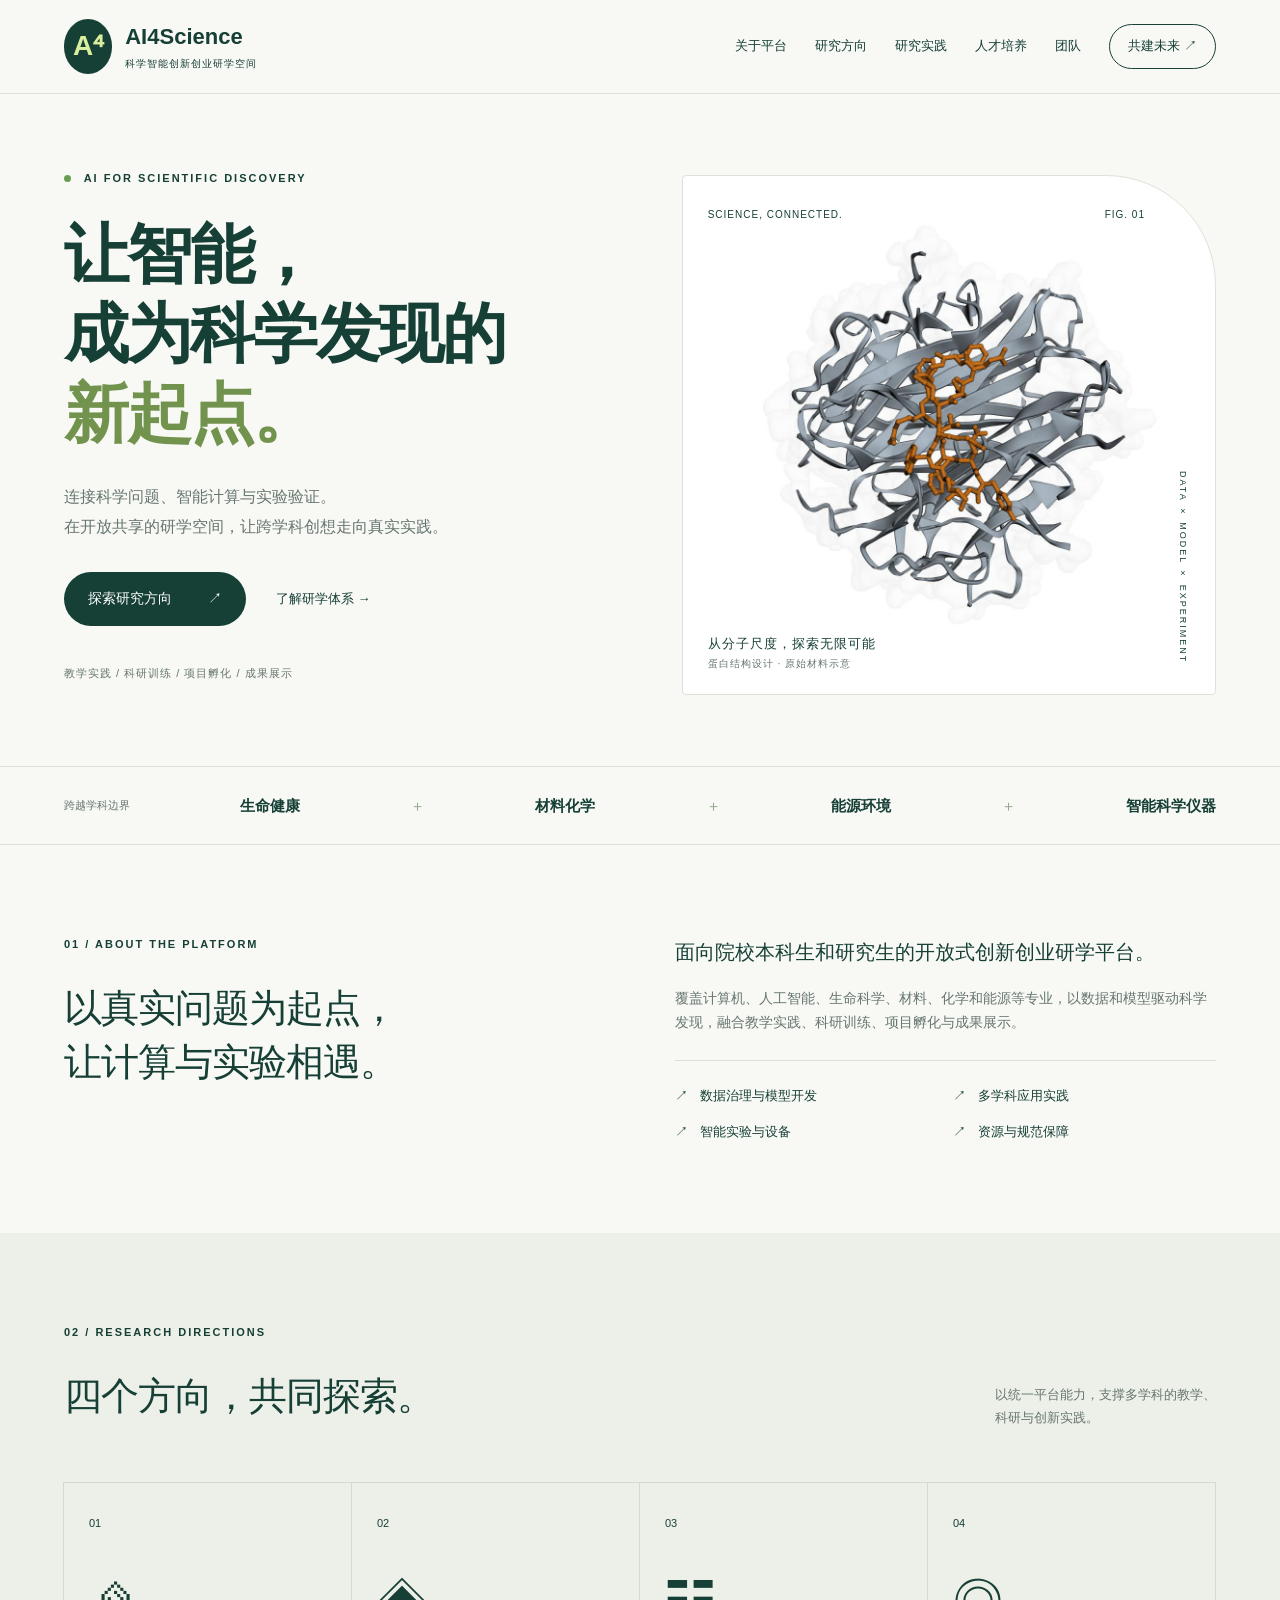
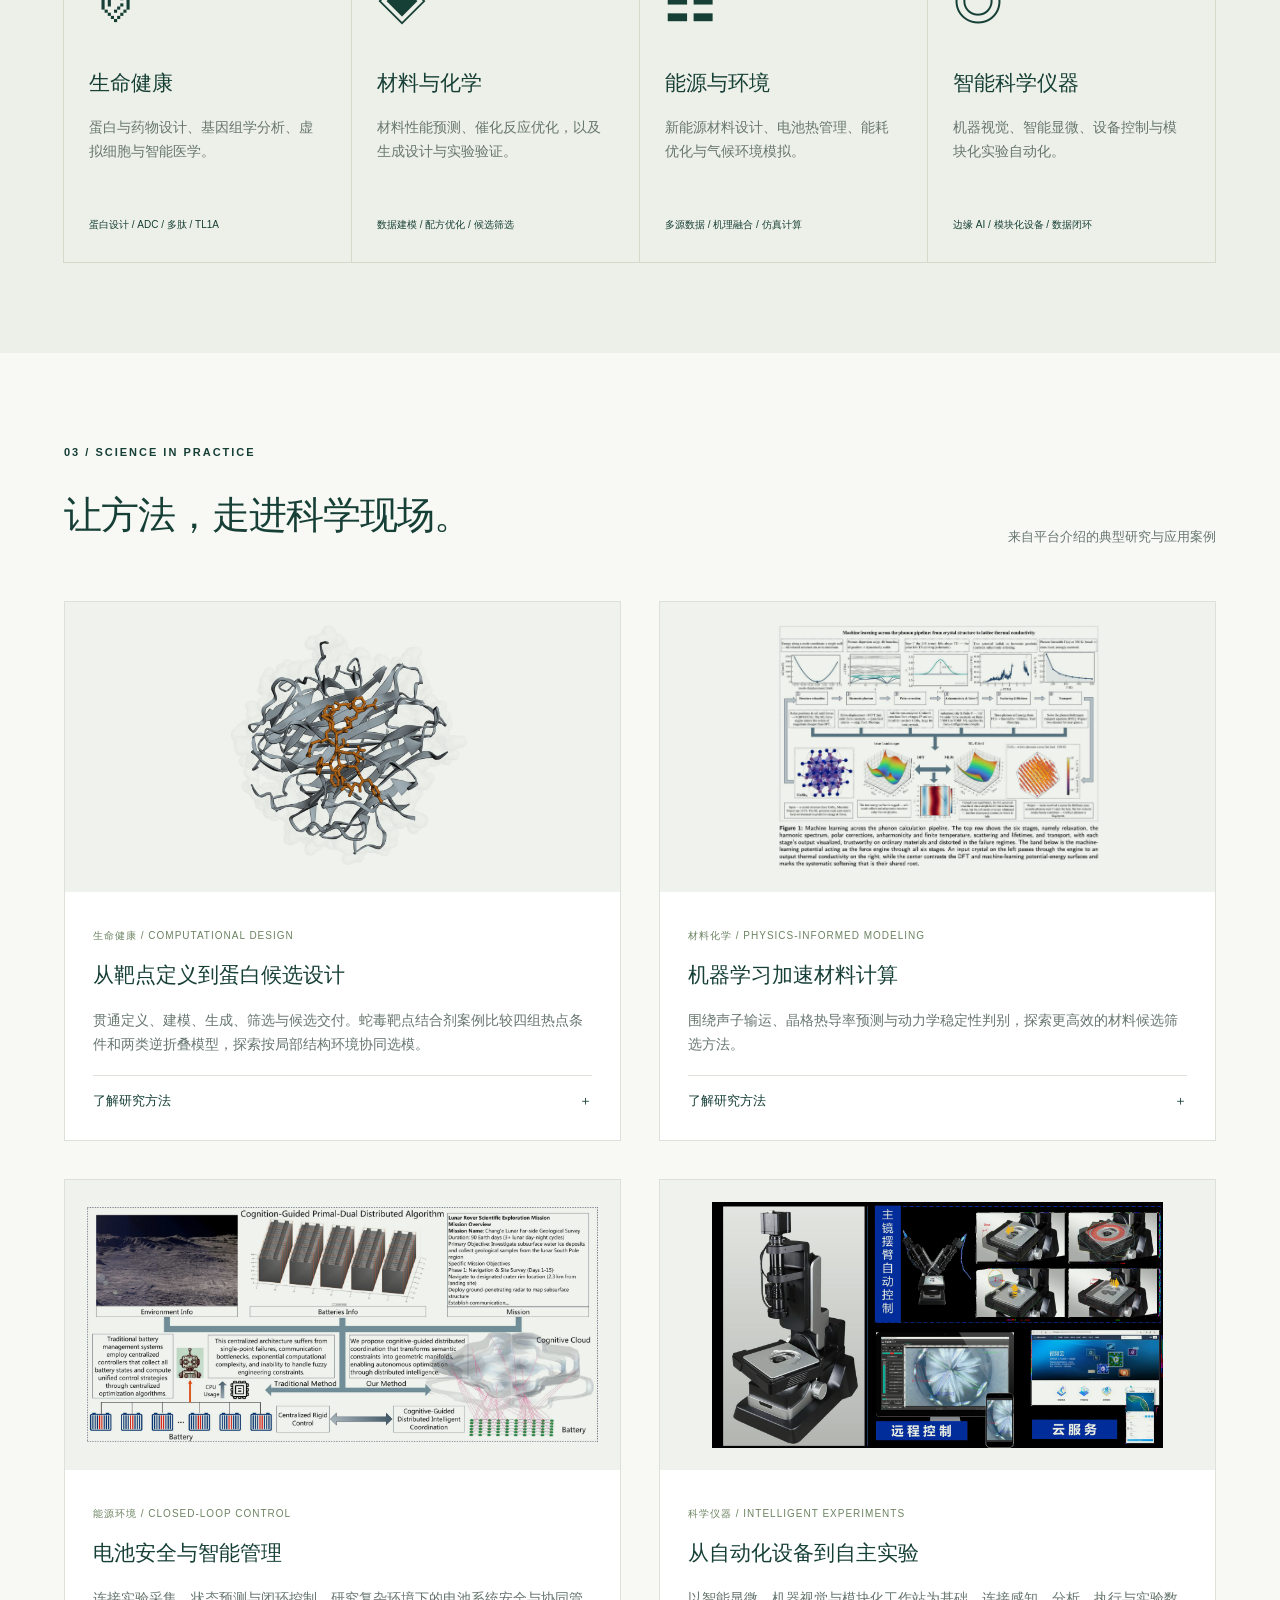
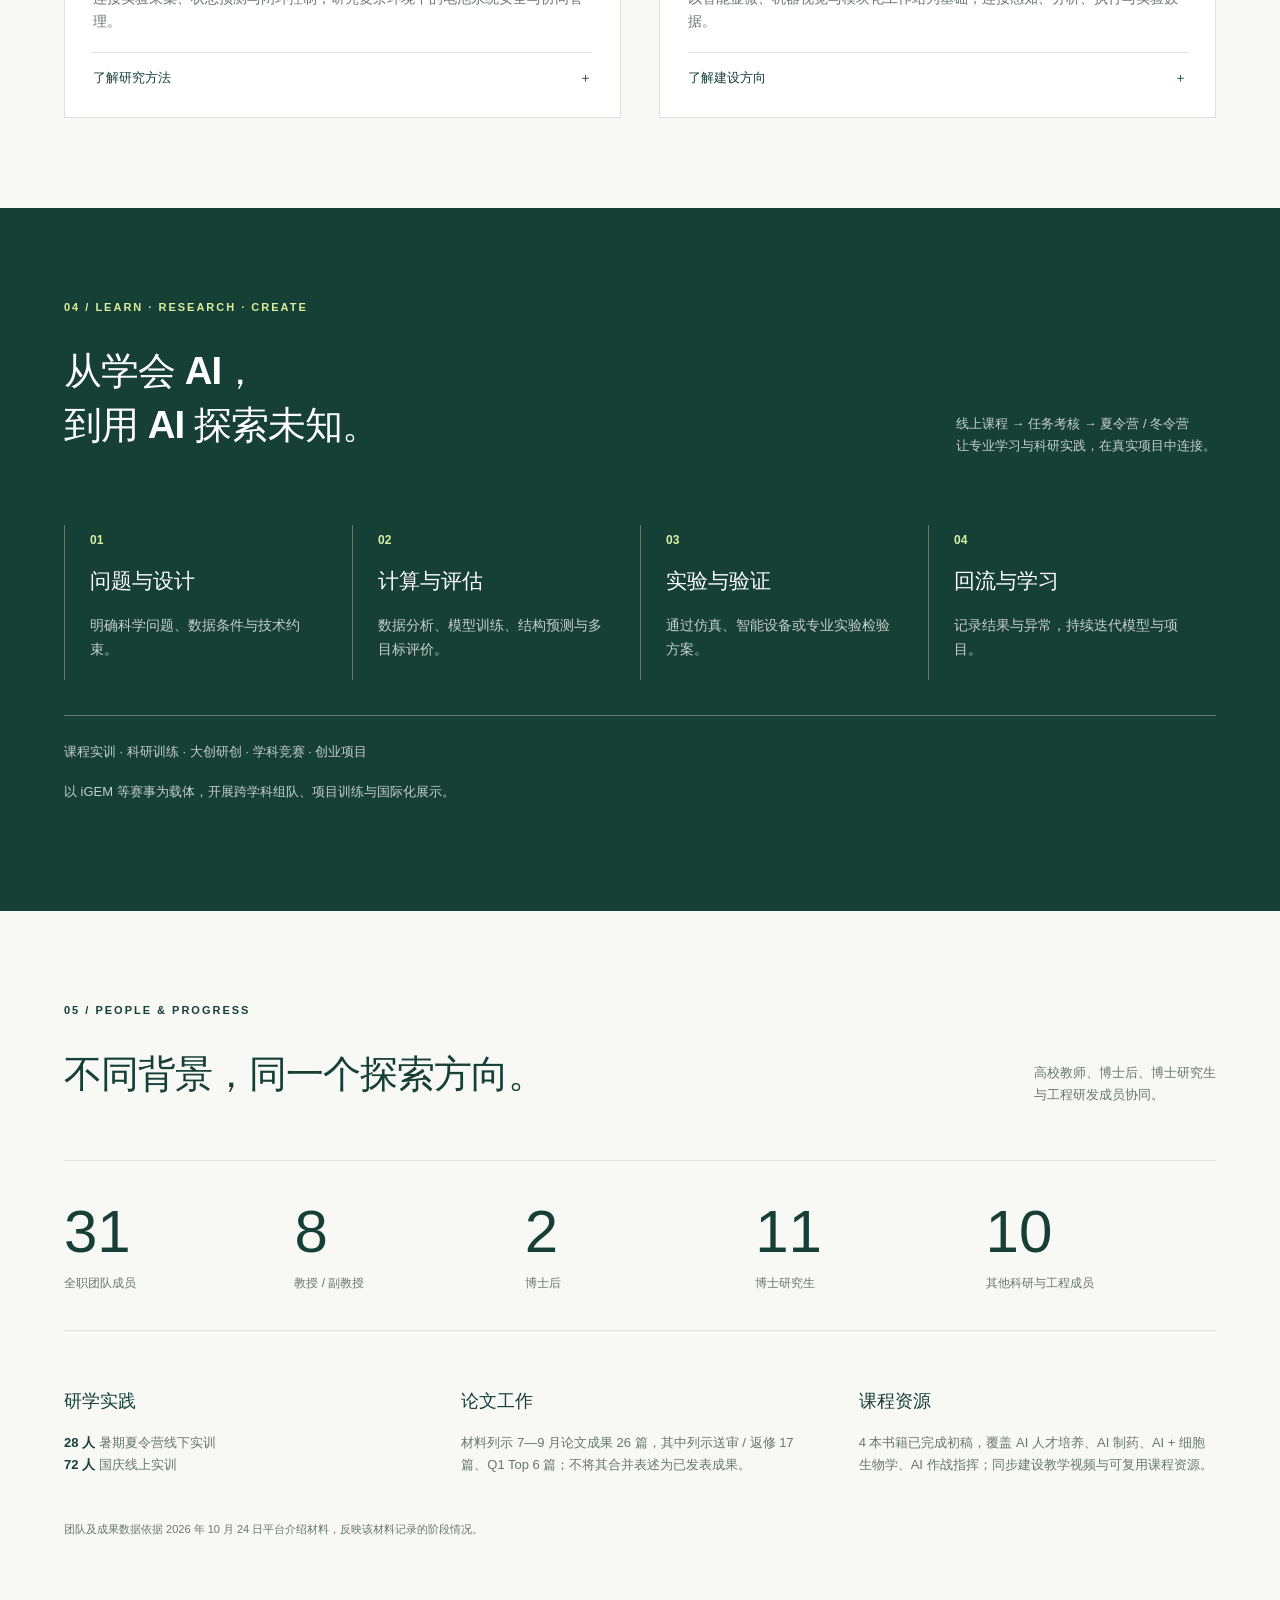
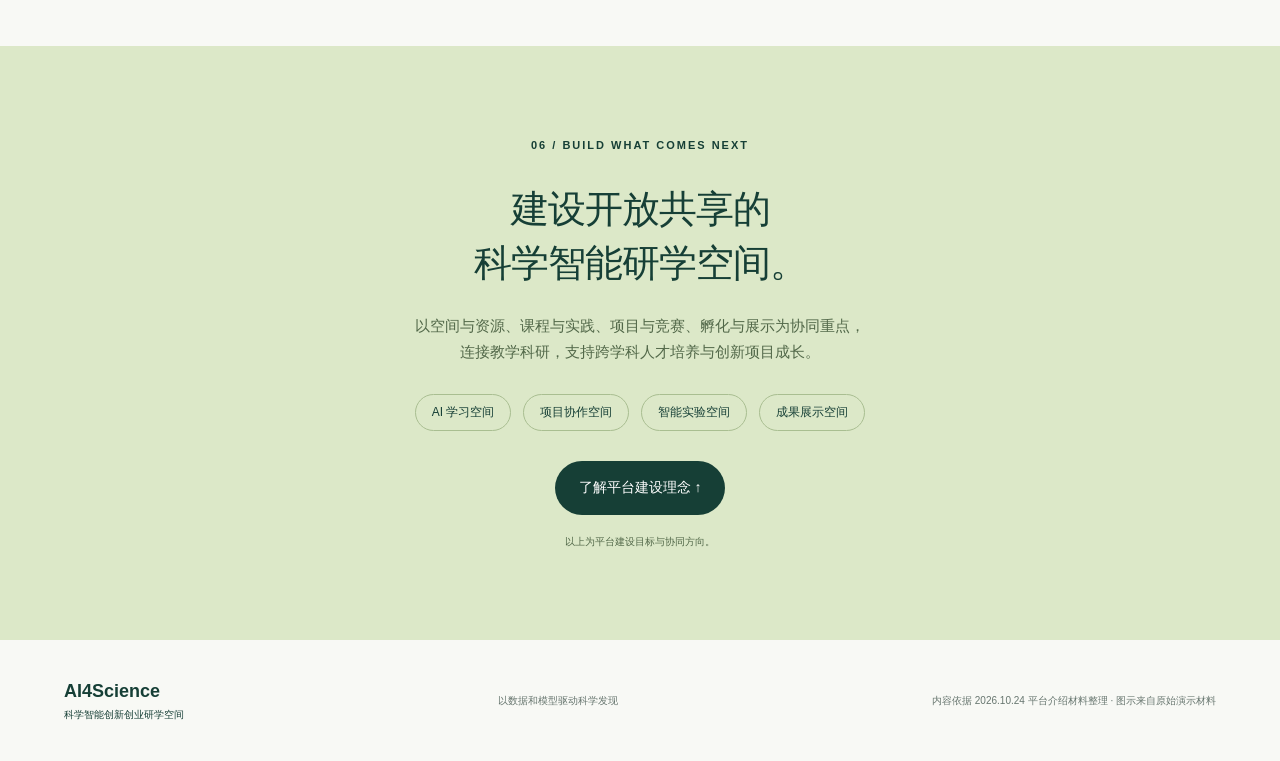
==== index.html @ 78820bb8 "Create AI4Science laboratory website from presentation" ====
<!doctype html><html lang="zh-CN"><head><meta charset="utf-8"><meta name="viewport" content="width=device-width,initial-scale=1"><meta name="description" content="AI4Science科学智能创新创业研学空间：连接科学问题、智能计算与实验验证，面向跨学科人才培养与创新实践。"><meta name="theme-color" content="#123c34"><title>AI4Science · 科学智能创新创业研学空间</title><link rel="stylesheet" href="style.css"></head><body>
<header><a class="brand" href="#"><span class="mark">A⁴</span><span>AI4Science<small>科学智能创新创业研学空间</small></span></a><button class="menu" aria-label="展开导航" aria-expanded="false">☰</button><nav aria-label="主导航"><a href="#about">关于平台</a><a href="#research">研究方向</a><a href="#cases">研究实践</a><a href="#learning">人才培养</a><a href="#team">团队</a><a class="nav-cta" href="#vision">共建未来 ↗</a></nav></header>
<main><section class="hero"><div class="hero-text"><p class="eyebrow"><span></span> AI FOR SCIENTIFIC DISCOVERY</p><h1>让智能，<br>成为科学发现的<br><em>新起点。</em></h1><p class="intro">连接科学问题、智能计算与实验验证。<br>在开放共享的研学空间，让跨学科创想走向真实实践。</p><div class="actions"><a class="button" href="#research">探索研究方向 <span>↗</span></a><a class="text-link" href="#learning">了解研学体系 →</a></div><p class="hero-note">教学实践 / 科研训练 / 项目孵化 / 成果展示</p></div><div class="hero-art"><div class="art-top"><span>SCIENCE, CONNECTED.</span><span>FIG. 01</span></div><img src="assets/protein.png" alt="演示材料中的蛋白结构与结合位点模型"><div class="art-bottom"><span>从分子尺度，探索无限可能</span><small>蛋白结构设计 · 原始材料示意</small></div><span class="orbit-label">DATA × MODEL × EXPERIMENT</span></div></section>
<div class="discipline"><span>跨越学科边界</span><b>生命健康</b><i>＋</i><b>材料化学</b><i>＋</i><b>能源环境</b><i>＋</i><b>智能科学仪器</b></div>
<section id="about" class="section about"><div><p class="eyebrow">01 / ABOUT THE PLATFORM</p><h2>以真实问题为起点，<br>让计算与实验相遇。</h2></div><div><p class="lead">面向院校本科生和研究生的开放式创新创业研学平台。</p><p>覆盖计算机、人工智能、生命科学、材料、化学和能源等专业，以数据和模型驱动科学发现，融合教学实践、科研训练、项目孵化与成果展示。</p><div class="capabilities"><span>数据治理与模型开发</span><span>多学科应用实践</span><span>智能实验与设备</span><span>资源与规范保障</span></div></div></section>
<section id="research" class="section research"><div class="section-heading"><div><p class="eyebrow">02 / RESEARCH DIRECTIONS</p><h2>四个方向，共同探索。</h2></div><p>以统一平台能力，支撑多学科的教学、<br>科研与创新实践。</p></div><div class="directions"><article><span class="number">01</span><span class="symbol">⌬</span><h3>生命健康</h3><p>蛋白与药物设计、基因组学分析、虚拟细胞与智能医学。</p><small>蛋白设计 / ADC / 多肽 / TL1A</small></article><article><span class="number">02</span><span class="symbol">◈</span><h3>材料与化学</h3><p>材料性能预测、催化反应优化，以及生成设计与实验验证。</p><small>数据建模 / 配方优化 / 候选筛选</small></article><article><span class="number">03</span><span class="symbol">☷</span><h3>能源与环境</h3><p>新能源材料设计、电池热管理、能耗优化与气候环境模拟。</p><small>多源数据 / 机理融合 / 仿真计算</small></article><article><span class="number">04</span><span class="symbol">◎</span><h3>智能科学仪器</h3><p>机器视觉、智能显微、设备控制与模块化实验自动化。</p><small>边缘 AI / 模块化设备 / 数据闭环</small></article></div></section>
<section id="cases" class="section"><div class="section-heading"><div><p class="eyebrow">03 / SCIENCE IN PRACTICE</p><h2>让方法，走进科学现场。</h2></div><p>来自平台介绍的典型研究与应用案例</p></div><div class="case-grid"><article class="case"><div class="case-image"><img src="assets/protein.png" alt="蛋白结构模型" loading="lazy"></div><div class="case-body"><small>生命健康 / COMPUTATIONAL DESIGN</small><h3>从靶点定义到蛋白候选设计</h3><p>贯通定义、建模、生成、筛选与候选交付。蛇毒靶点结合剂案例比较四组热点条件和两类逆折叠模型，探索按局部结构环境协同选模。</p><details><summary>了解研究方法 <span>＋</span></summary><p>不同模型的相对表现随热点环境变化。计算设计与结构评价用于候选优先级判断，结合能力与功能仍需实验验证。</p></details></div></article><article class="case"><div class="case-image"><img src="assets/materials.png" alt="声子输运与晶格热导率研究图示" loading="lazy"></div><div class="case-body"><small>材料化学 / PHYSICS-INFORMED MODELING</small><h3>机器学习加速材料计算</h3><p>围绕声子输运、晶格热导率预测与动力学稳定性判别，探索更高效的材料候选筛选方法。</p><details><summary>了解研究方法 <span>＋</span></summary><p>由机器学习加速计算，以 DFT、物理约束与不确定性评估校核结果，兼顾预测效率和判断可靠性。</p></details></div></article><article class="case"><div class="case-image"><img src="assets/battery.png" alt="电池实验平台与闭环控制示意" loading="lazy"></div><div class="case-body"><small>能源环境 / CLOSED-LOOP CONTROL</small><h3>电池安全与智能管理</h3><p>连接实验采集、状态预测与闭环控制，研究复杂环境下的电池系统安全与协同管理。</p><details><summary>了解研究方法 <span>＋</span></summary><p>采集温度、电压、电流和流量等多源数据，开展风险与状态预测，并联动 PLC 控制和热管理策略。</p></details></div></article><article class="case"><div class="case-image"><img src="assets/microscope.png" alt="智能显微与科学感知设备" loading="lazy"></div><div class="case-body"><small>科学仪器 / INTELLIGENT EXPERIMENTS</small><h3>从自动化设备到自主实验</h3><p>以智能显微、机器视觉与模块化工作站为基础，连接感知、分析、执行与实验数据。</p><details><summary>了解建设方向 <span>＋</span></summary><p>材料将智能显微和模块化自动实验工作站列为现有基础；智能多肽合成仪与基因编辑仪器为新增方向。设备建设遵循模块化、标准化与分阶段配置原则。</p></details></div></article></div></section>
<section id="learning" class="learning section"><p class="eyebrow">04 / LEARN · RESEARCH · CREATE</p><div class="section-heading"><h2>从学会 AI，<br>到用 AI 探索未知。</h2><p>线上课程 → 任务考核 → 夏令营 / 冬令营<br>让专业学习与科研实践，在真实项目中连接。</p></div><div class="steps"><article><b>01</b><h3>问题与设计</h3><p>明确科学问题、数据条件与技术约束。</p></article><article><b>02</b><h3>计算与评估</h3><p>数据分析、模型训练、结构预测与多目标评价。</p></article><article><b>03</b><h3>实验与验证</h3><p>通过仿真、智能设备或专业实验检验方案。</p></article><article><b>04</b><h3>回流与学习</h3><p>记录结果与异常，持续迭代模型与项目。</p></article></div><div class="learning-foot"><p>课程实训 · 科研训练 · 大创研创 · 学科竞赛 · 创业项目</p><p>以 iGEM 等赛事为载体，开展跨学科组队、项目训练与国际化展示。</p></div></section>
<section id="team" class="section"><div class="section-heading"><div><p class="eyebrow">05 / PEOPLE & PROGRESS</p><h2>不同背景，同一个探索方向。</h2></div><p>高校教师、博士后、博士研究生<br>与工程研发成员协同。</p></div><div class="stats"><div><strong>31</strong><span>全职团队成员</span></div><div><strong>8</strong><span>教授 / 副教授</span></div><div><strong>2</strong><span>博士后</span></div><div><strong>11</strong><span>博士研究生</span></div><div><strong>10</strong><span>其他科研与工程成员</span></div></div><div class="progress"><div><h3>研学实践</h3><p><b>28 人</b> 暑期夏令营线下实训<br><b>72 人</b> 国庆线上实训</p></div><div><h3>论文工作</h3><p>材料列示 7—9 月论文成果 26 篇，其中列示送审 / 返修 17 篇、Q1 Top 6 篇；不将其合并表述为已发表成果。</p></div><div><h3>课程资源</h3><p>4 本书籍已完成初稿，覆盖 AI 人才培养、AI 制药、AI + 细胞生物学、AI 作战指挥；同步建设教学视频与可复用课程资源。</p></div></div><p class="source-note">团队及成果数据依据 2026 年 10 月 24 日平台介绍材料，反映该材料记录的阶段情况。</p></section>
<section id="vision" class="section vision"><p class="eyebrow">06 / BUILD WHAT COMES NEXT</p><h2>建设开放共享的<br>科学智能研学空间。</h2><p>以空间与资源、课程与实践、项目与竞赛、孵化与展示为协同重点，<br>连接教学科研，支持跨学科人才培养与创新项目成长。</p><div class="vision-tags"><span>AI 学习空间</span><span>项目协作空间</span><span>智能实验空间</span><span>成果展示空间</span></div><a class="button light" href="#about">了解平台建设理念 ↑</a><small>以上为平台建设目标与协同方向。</small></section></main><footer><a class="brand" href="#">AI4Science<span>科学智能创新创业研学空间</span></a><p>以数据和模型驱动科学发现</p><small>内容依据 2026.10.24 平台介绍材料整理 · 图示来自原始演示材料</small></footer><script src="script.js"></script></body></html>
---- style.css ----
:root{--ink:#163f36;--muted:#67766f;--paper:#f8f9f5;--line:#dce2d9;--accent:#d9ef9d}*{box-sizing:border-box}html{scroll-behavior:smooth;scroll-padding-top:100px}body{margin:0;background:var(--paper);color:var(--ink);font-family:Arial,'PingFang SC','Microsoft YaHei',sans-serif;line-height:1.7}a{color:inherit;text-decoration:none}button{font:inherit}header{height:94px;display:flex;align-items:center;justify-content:space-between;padding:0 5%;border-bottom:1px solid var(--line);background:rgba(248,249,245,.96);position:sticky;top:0;z-index:10}.brand{display:flex;align-items:center;gap:13px;font-size:22px;font-weight:700;line-height:1.3}.brand small{display:block;font-size:10px;font-weight:400;letter-spacing:1px;margin-top:6px}.mark{background:var(--ink);color:var(--accent);padding:9px;font-size:28px;border-radius:50%}nav{display:flex;gap:28px;align-items:center;font-size:13px}.nav-cta{border:1px solid var(--ink);padding:10px 18px;border-radius:30px}.menu{display:none}.hero{padding:75px 5% 65px;display:grid;grid-template-columns:1.1fr 1fr;gap:30px;max-width:1600px;margin:auto}.eyebrow{font-size:11px;letter-spacing:2px;font-weight:600;margin:0 0 27px}.eyebrow span{display:inline-block;width:7px;height:7px;background:#689d53;border-radius:50%;margin-right:8px}h1{font-size:clamp(44px,5.1vw,78px);line-height:1.22;letter-spacing:-2px;margin:0 0 28px;font-weight:650}h1 em{font-style:normal;color:#72934d}p{margin:0 0 18px}.intro{font-size:16px;color:var(--muted);line-height:1.9}.actions{display:flex;gap:30px;align-items:center;margin:30px 0 38px}.button{display:inline-flex;gap:36px;background:var(--ink);color:white;padding:15px 24px;border-radius:30px;font-size:14px}.text-link{font-size:13px}.hero-note{font-size:11px;letter-spacing:1px;color:var(--muted)}.hero-art{position:relative;align-self:center;background:white;border:1px solid var(--line);border-radius:4px 110px 4px 4px;padding:30px 25px 22px;overflow:hidden}.hero-art img{display:block;width:100%;mix-blend-mode:multiply}.art-top,.art-bottom{display:flex;justify-content:space-between;font-size:10px;letter-spacing:1px}.art-top{padding-right:45px}.art-bottom{display:block;font-size:13px}.art-bottom small{display:block;font-size:10px;color:var(--muted)}.orbit-label{position:absolute;right:25px;bottom:31px;writing-mode:vertical-rl;font-size:9px;letter-spacing:2px}.discipline{display:flex;align-items:center;justify-content:space-between;padding:26px 5%;border-block:1px solid var(--line);font-size:15px}.discipline span{font-size:11px;color:var(--muted)}.discipline i{font-style:normal;color:#92a68c}.section{padding:90px 5%;max-width:1600px;margin:auto}h2{font-size:clamp(30px,3vw,44px);line-height:1.4;font-weight:550;letter-spacing:-1px;margin:0 0 24px}h3{font-size:21px;font-weight:550;margin:10px 0 16px}.about{display:grid;grid-template-columns:1fr 1fr;gap:70px}.about p:not(.eyebrow){color:var(--muted);font-size:14px}.about .lead{font-size:20px!important;color:var(--ink)!important}.capabilities{display:grid;grid-template-columns:1fr 1fr;gap:14px;font-size:13px;border-top:1px solid var(--line);padding-top:24px;margin-top:25px}.capabilities span:before{content:'↗';margin-right:12px}.research{background:#edf0e8}.section-heading{display:flex;justify-content:space-between;gap:30px;align-items:end;margin-bottom:35px}.section-heading p:not(.eyebrow){font-size:13px;color:var(--muted)}.directions{display:grid;grid-template-columns:repeat(4,1fr)}.directions article{padding:25px;border:1px solid #d3dccc;margin-left:-1px}.number{font-size:11px}.symbol{display:block;font-size:50px;margin:25px 0 20px}.directions p{font-size:14px;color:var(--muted);min-height:75px}.directions small{font-size:10px}.case-grid{display:grid;grid-template-columns:1fr 1fr;gap:38px}.case{border:1px solid var(--line);background:white}.case-image{height:290px;background:#eff2ed;padding:22px;display:flex;justify-content:center}.case-image img{max-width:100%;height:100%;object-fit:contain;mix-blend-mode:multiply}.case-body{padding:28px}.case-body small{font-size:10px;letter-spacing:1px;color:#6c8361}.case-body p{font-size:14px;color:var(--muted)}details{border-top:1px solid var(--line);padding-top:14px}summary{cursor:pointer;font-size:13px;list-style:none;display:flex;justify-content:space-between}details p{margin:15px 0 0}.learning{background:var(--ink);color:#fff}.learning .eyebrow{color:var(--accent)}.learning .section-heading p{color:#c4d0ca}.steps{display:grid;grid-template-columns:repeat(4,1fr);margin:50px 0 35px}.steps article{padding:0 25px;border-left:1px solid #60786d}.steps b{color:var(--accent);font-size:12px}.steps p{font-size:14px;color:#c4d0ca}.learning-foot{border-top:1px solid #60786d;padding-top:25px;font-size:13px;color:#c4d0ca}.stats{display:grid;grid-template-columns:repeat(5,1fr);border-block:1px solid var(--line);padding:35px 0}.stats strong{display:block;font-size:60px;font-weight:400;line-height:1.2}.stats span{font-size:12px;color:var(--muted)}.progress{display:grid;grid-template-columns:repeat(3,1fr);gap:40px;margin-top:45px}.progress h3{font-size:18px}.progress p{font-size:13px;color:var(--muted)}.progress b{color:var(--ink)}.source-note{font-size:11px;color:var(--muted);margin-top:25px}.vision{background:#dce8c8;text-align:center}.vision p:not(.eyebrow){font-size:15px;color:#526849}.vision-tags{display:flex;justify-content:center;gap:12px;margin:30px 0}.vision-tags span{border:1px solid #a9be91;border-radius:25px;padding:7px 16px;font-size:12px}.vision small{display:block;font-size:10px;margin-top:18px;color:#526849}footer{padding:40px 5%;display:flex;justify-content:space-between;gap:20px;align-items:center}footer .brand{display:block;font-size:18px}footer .brand span{display:block;font-size:10px;margin-top:5px;font-weight:400}footer p,footer small{font-size:10px;color:var(--muted);margin:0}a:hover{opacity:.75}a:focus-visible,button:focus-visible,summary:focus-visible{outline:3px solid #86a550;outline-offset:4px}@media(max-width:1000px){nav{gap:14px;font-size:11px}.hero{padding-top:45px}.directions{grid-template-columns:1fr 1fr}.directions p{min-height:0}footer{flex-wrap:wrap}}@media(max-width:700px){header{height:78px}.brand{font-size:18px}.menu{display:block;border:0;background:transparent;font-size:25px;color:var(--ink)}nav{display:none;position:absolute;top:78px;left:0;right:0;background:var(--paper);padding:25px;flex-direction:column;align-items:stretch;font-size:15px;border-bottom:1px solid var(--line)}nav.open{display:flex}.hero{grid-template-columns:1fr;padding-top:40px;gap:20px}h1{font-size:48px}.hero-art{max-width:500px;width:100%;margin:auto}.discipline{gap:15px;flex-wrap:wrap;justify-content:center;font-size:12px}.discipline span{width:100%;text-align:center}.section{padding:60px 6%}.about{grid-template-columns:1fr;gap:10px}.section-heading{display:block;margin-bottom:25px}.directions article{padding:20px 15px}.directions h3{font-size:19px}.directions small{font-size:9px}.case-grid{grid-template-columns:1fr;gap:25px}.case-image{height:245px}.steps{grid-template-columns:1fr 1fr;gap:30px 0}.stats{grid-template-columns:repeat(3,1fr);gap:30px 10px}.stats strong{font-size:45px}.stats span{font-size:10px}.progress{grid-template-columns:1fr;gap:10px}.vision-tags{flex-wrap:wrap}.vision br{display:none}footer{display:block}footer p{margin:20px 0 8px}}@media(prefers-reduced-motion:reduce){html{scroll-behavior:auto}}
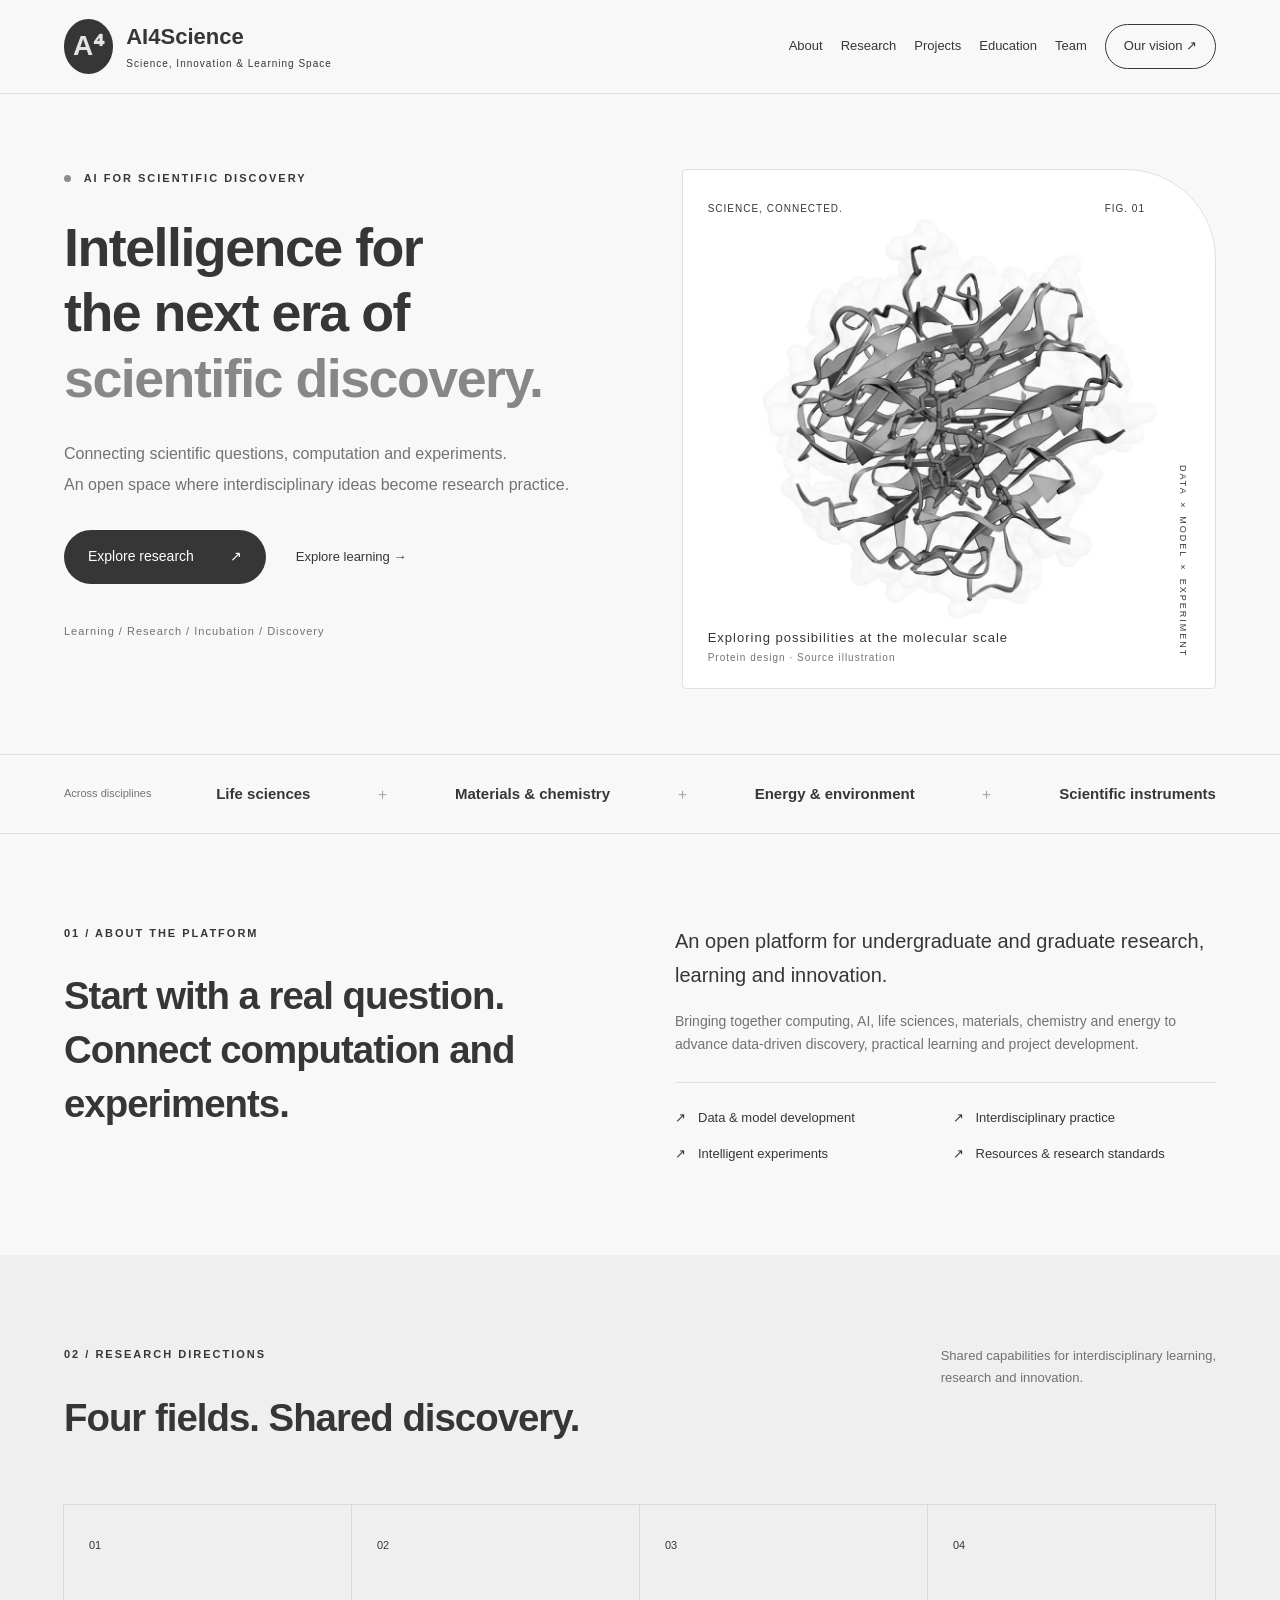
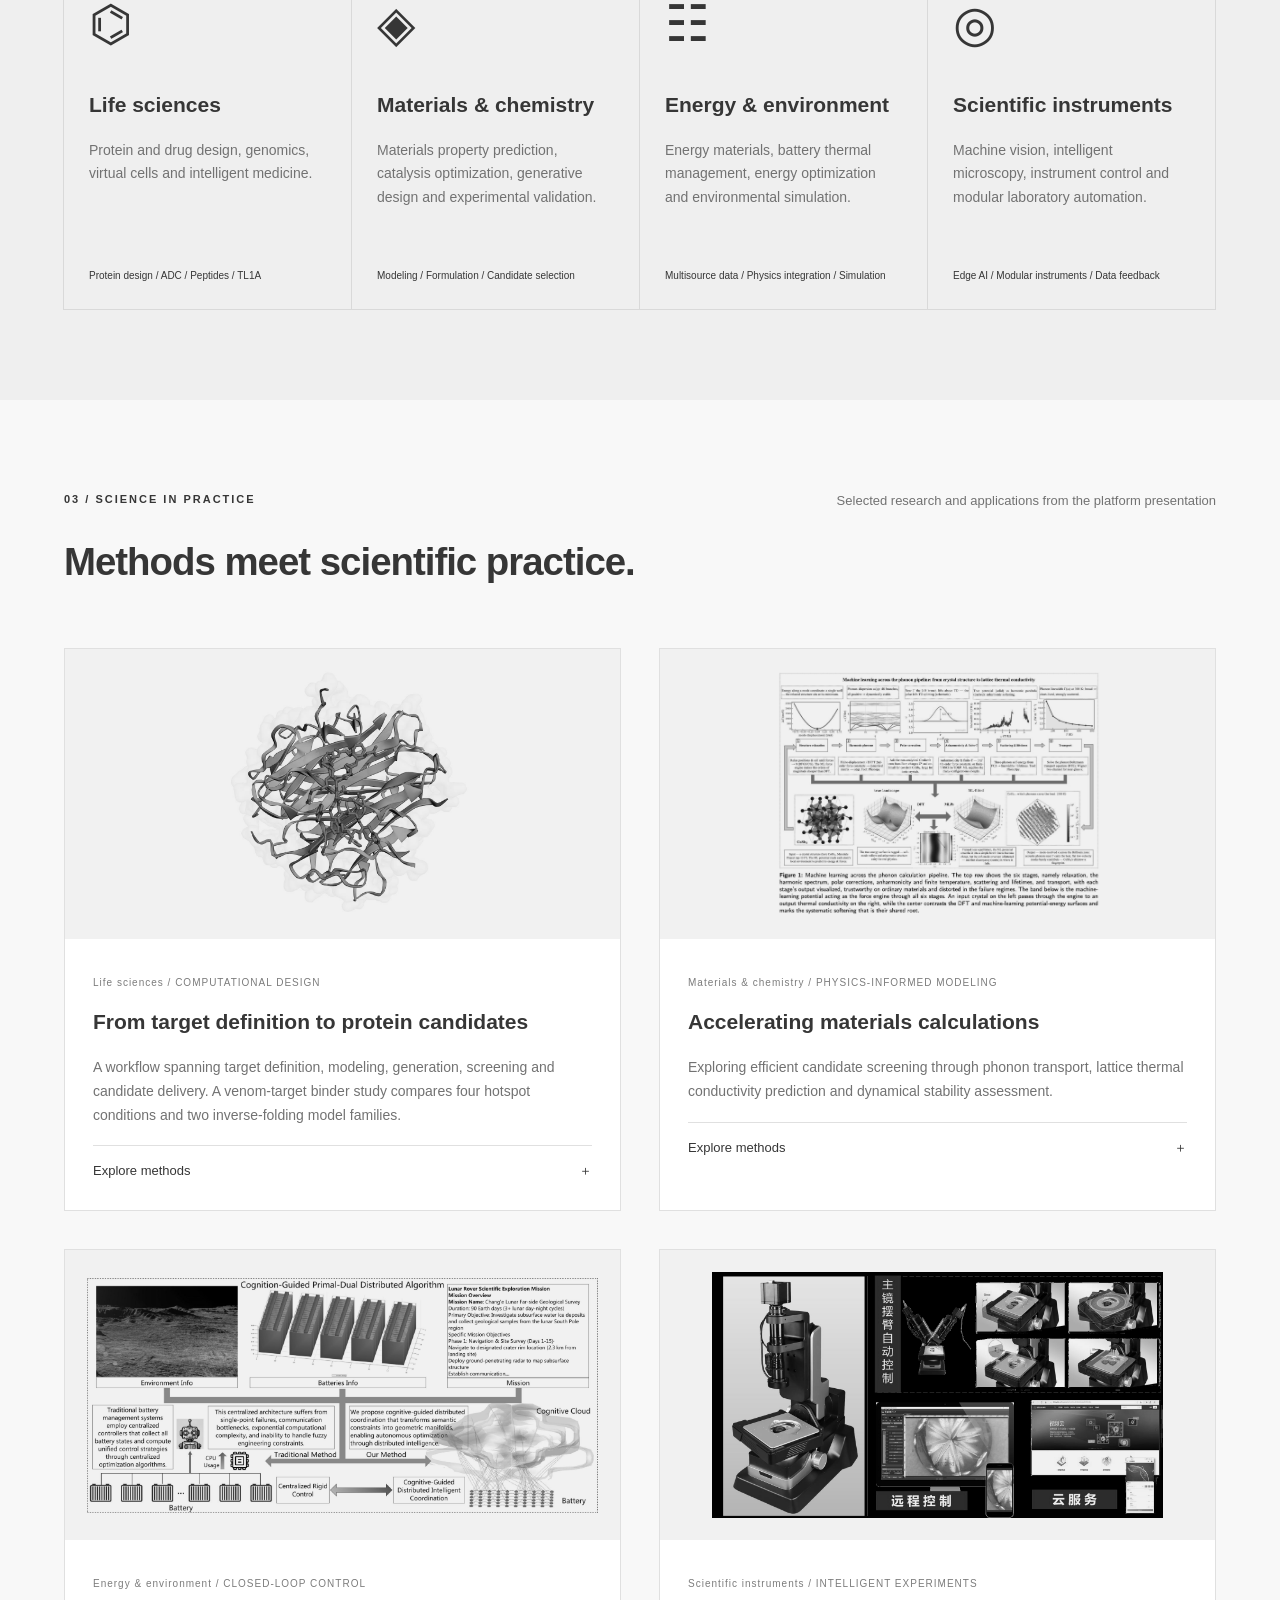
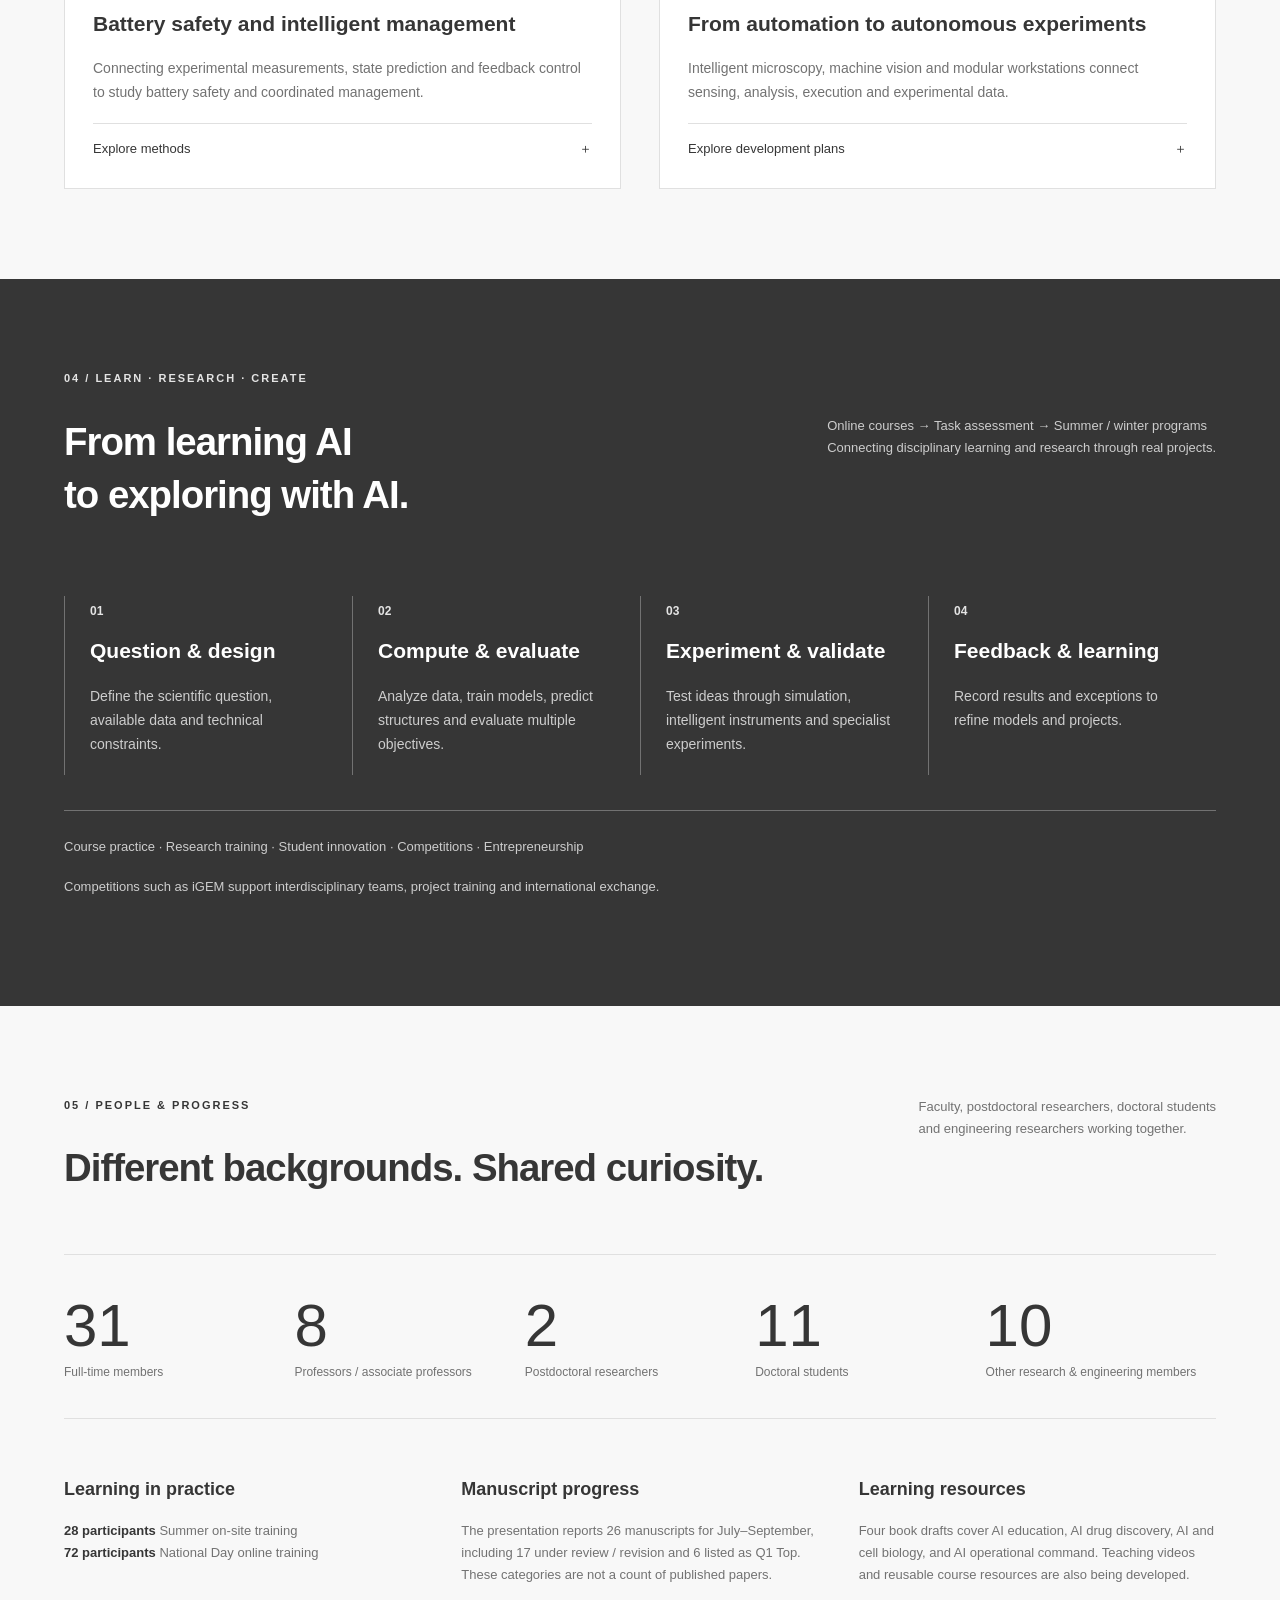
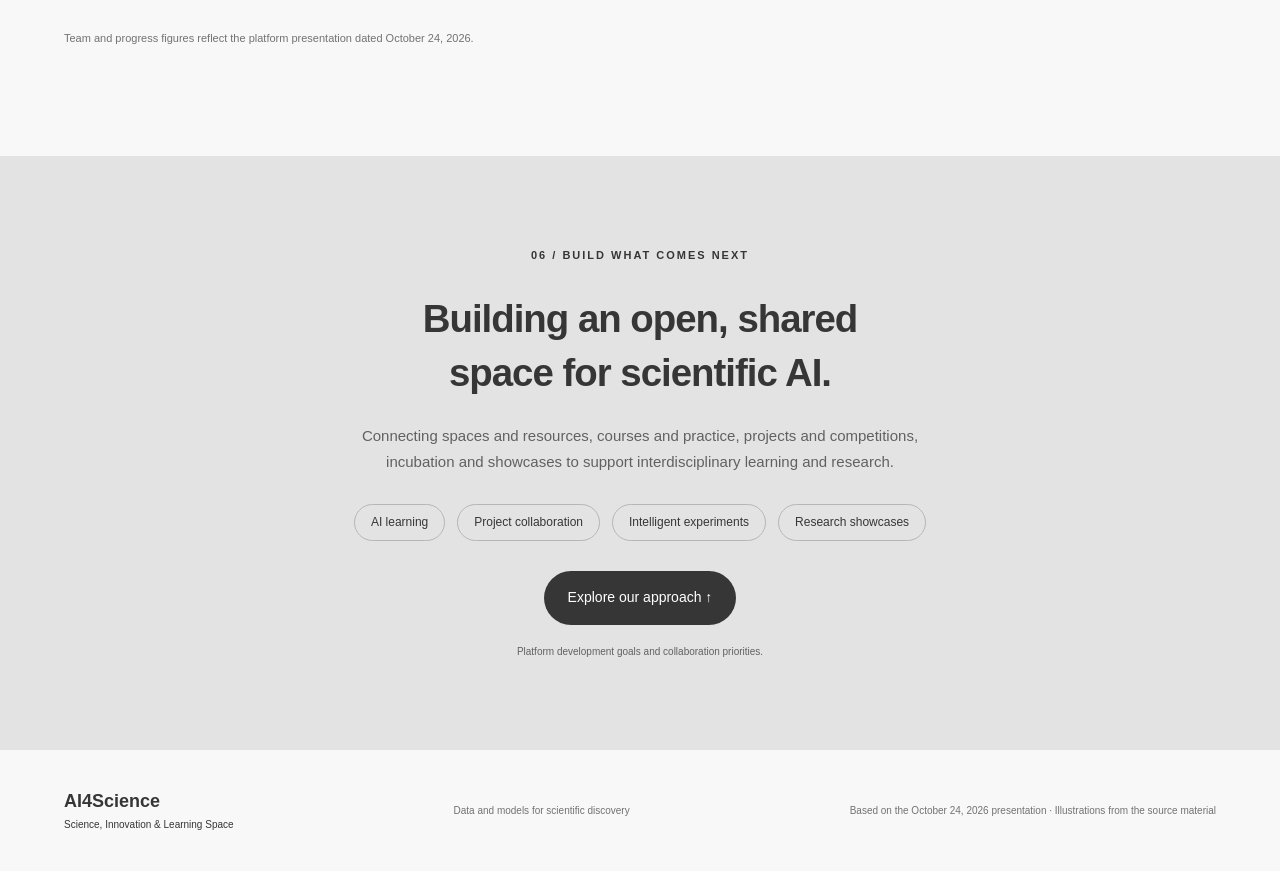
==== commit 90618e1e: "Use English interfaces and monochrome visual design" ====
--- a/index.html
+++ b/index.html
@@ -1,10 +1,10 @@
-<!doctype html><html lang="zh-CN"><head><meta charset="utf-8"><meta name="viewport" content="width=device-width,initial-scale=1"><meta name="description" content="AI4Science科学智能创新创业研学空间：连接科学问题、智能计算与实验验证，面向跨学科人才培养与创新实践。"><meta name="theme-color" content="#123c34"><title>AI4Science · 科学智能创新创业研学空间</title><link rel="stylesheet" href="style.css"></head><body>
-<header><a class="brand" href="#"><span class="mark">A⁴</span><span>AI4Science<small>科学智能创新创业研学空间</small></span></a><button class="menu" aria-label="展开导航" aria-expanded="false">☰</button><nav aria-label="主导航"><a href="#about">关于平台</a><a href="#research">研究方向</a><a href="#cases">研究实践</a><a href="#learning">人才培养</a><a href="#team">团队</a><a class="nav-cta" href="#vision">共建未来 ↗</a></nav></header>
-<main><section class="hero"><div class="hero-text"><p class="eyebrow"><span></span> AI FOR SCIENTIFIC DISCOVERY</p><h1>让智能，<br>成为科学发现的<br><em>新起点。</em></h1><p class="intro">连接科学问题、智能计算与实验验证。<br>在开放共享的研学空间，让跨学科创想走向真实实践。</p><div class="actions"><a class="button" href="#research">探索研究方向 <span>↗</span></a><a class="text-link" href="#learning">了解研学体系 →</a></div><p class="hero-note">教学实践 / 科研训练 / 项目孵化 / 成果展示</p></div><div class="hero-art"><div class="art-top"><span>SCIENCE, CONNECTED.</span><span>FIG. 01</span></div><img src="assets/protein.png" alt="演示材料中的蛋白结构与结合位点模型"><div class="art-bottom"><span>从分子尺度，探索无限可能</span><small>蛋白结构设计 · 原始材料示意</small></div><span class="orbit-label">DATA × MODEL × EXPERIMENT</span></div></section>
-<div class="discipline"><span>跨越学科边界</span><b>生命健康</b><i>＋</i><b>材料化学</b><i>＋</i><b>能源环境</b><i>＋</i><b>智能科学仪器</b></div>
-<section id="about" class="section about"><div><p class="eyebrow">01 / ABOUT THE PLATFORM</p><h2>以真实问题为起点，<br>让计算与实验相遇。</h2></div><div><p class="lead">面向院校本科生和研究生的开放式创新创业研学平台。</p><p>覆盖计算机、人工智能、生命科学、材料、化学和能源等专业，以数据和模型驱动科学发现，融合教学实践、科研训练、项目孵化与成果展示。</p><div class="capabilities"><span>数据治理与模型开发</span><span>多学科应用实践</span><span>智能实验与设备</span><span>资源与规范保障</span></div></div></section>
-<section id="research" class="section research"><div class="section-heading"><div><p class="eyebrow">02 / RESEARCH DIRECTIONS</p><h2>四个方向，共同探索。</h2></div><p>以统一平台能力，支撑多学科的教学、<br>科研与创新实践。</p></div><div class="directions"><article><span class="number">01</span><span class="symbol">⌬</span><h3>生命健康</h3><p>蛋白与药物设计、基因组学分析、虚拟细胞与智能医学。</p><small>蛋白设计 / ADC / 多肽 / TL1A</small></article><article><span class="number">02</span><span class="symbol">◈</span><h3>材料与化学</h3><p>材料性能预测、催化反应优化，以及生成设计与实验验证。</p><small>数据建模 / 配方优化 / 候选筛选</small></article><article><span class="number">03</span><span class="symbol">☷</span><h3>能源与环境</h3><p>新能源材料设计、电池热管理、能耗优化与气候环境模拟。</p><small>多源数据 / 机理融合 / 仿真计算</small></article><article><span class="number">04</span><span class="symbol">◎</span><h3>智能科学仪器</h3><p>机器视觉、智能显微、设备控制与模块化实验自动化。</p><small>边缘 AI / 模块化设备 / 数据闭环</small></article></div></section>
-<section id="cases" class="section"><div class="section-heading"><div><p class="eyebrow">03 / SCIENCE IN PRACTICE</p><h2>让方法，走进科学现场。</h2></div><p>来自平台介绍的典型研究与应用案例</p></div><div class="case-grid"><article class="case"><div class="case-image"><img src="assets/protein.png" alt="蛋白结构模型" loading="lazy"></div><div class="case-body"><small>生命健康 / COMPUTATIONAL DESIGN</small><h3>从靶点定义到蛋白候选设计</h3><p>贯通定义、建模、生成、筛选与候选交付。蛇毒靶点结合剂案例比较四组热点条件和两类逆折叠模型，探索按局部结构环境协同选模。</p><details><summary>了解研究方法 <span>＋</span></summary><p>不同模型的相对表现随热点环境变化。计算设计与结构评价用于候选优先级判断，结合能力与功能仍需实验验证。</p></details></div></article><article class="case"><div class="case-image"><img src="assets/materials.png" alt="声子输运与晶格热导率研究图示" loading="lazy"></div><div class="case-body"><small>材料化学 / PHYSICS-INFORMED MODELING</small><h3>机器学习加速材料计算</h3><p>围绕声子输运、晶格热导率预测与动力学稳定性判别，探索更高效的材料候选筛选方法。</p><details><summary>了解研究方法 <span>＋</span></summary><p>由机器学习加速计算，以 DFT、物理约束与不确定性评估校核结果，兼顾预测效率和判断可靠性。</p></details></div></article><article class="case"><div class="case-image"><img src="assets/battery.png" alt="电池实验平台与闭环控制示意" loading="lazy"></div><div class="case-body"><small>能源环境 / CLOSED-LOOP CONTROL</small><h3>电池安全与智能管理</h3><p>连接实验采集、状态预测与闭环控制，研究复杂环境下的电池系统安全与协同管理。</p><details><summary>了解研究方法 <span>＋</span></summary><p>采集温度、电压、电流和流量等多源数据，开展风险与状态预测，并联动 PLC 控制和热管理策略。</p></details></div></article><article class="case"><div class="case-image"><img src="assets/microscope.png" alt="智能显微与科学感知设备" loading="lazy"></div><div class="case-body"><small>科学仪器 / INTELLIGENT EXPERIMENTS</small><h3>从自动化设备到自主实验</h3><p>以智能显微、机器视觉与模块化工作站为基础，连接感知、分析、执行与实验数据。</p><details><summary>了解建设方向 <span>＋</span></summary><p>材料将智能显微和模块化自动实验工作站列为现有基础；智能多肽合成仪与基因编辑仪器为新增方向。设备建设遵循模块化、标准化与分阶段配置原则。</p></details></div></article></div></section>
-<section id="learning" class="learning section"><p class="eyebrow">04 / LEARN · RESEARCH · CREATE</p><div class="section-heading"><h2>从学会 AI，<br>到用 AI 探索未知。</h2><p>线上课程 → 任务考核 → 夏令营 / 冬令营<br>让专业学习与科研实践，在真实项目中连接。</p></div><div class="steps"><article><b>01</b><h3>问题与设计</h3><p>明确科学问题、数据条件与技术约束。</p></article><article><b>02</b><h3>计算与评估</h3><p>数据分析、模型训练、结构预测与多目标评价。</p></article><article><b>03</b><h3>实验与验证</h3><p>通过仿真、智能设备或专业实验检验方案。</p></article><article><b>04</b><h3>回流与学习</h3><p>记录结果与异常，持续迭代模型与项目。</p></article></div><div class="learning-foot"><p>课程实训 · 科研训练 · 大创研创 · 学科竞赛 · 创业项目</p><p>以 iGEM 等赛事为载体，开展跨学科组队、项目训练与国际化展示。</p></div></section>
-<section id="team" class="section"><div class="section-heading"><div><p class="eyebrow">05 / PEOPLE & PROGRESS</p><h2>不同背景，同一个探索方向。</h2></div><p>高校教师、博士后、博士研究生<br>与工程研发成员协同。</p></div><div class="stats"><div><strong>31</strong><span>全职团队成员</span></div><div><strong>8</strong><span>教授 / 副教授</span></div><div><strong>2</strong><span>博士后</span></div><div><strong>11</strong><span>博士研究生</span></div><div><strong>10</strong><span>其他科研与工程成员</span></div></div><div class="progress"><div><h3>研学实践</h3><p><b>28 人</b> 暑期夏令营线下实训<br><b>72 人</b> 国庆线上实训</p></div><div><h3>论文工作</h3><p>材料列示 7—9 月论文成果 26 篇，其中列示送审 / 返修 17 篇、Q1 Top 6 篇；不将其合并表述为已发表成果。</p></div><div><h3>课程资源</h3><p>4 本书籍已完成初稿，覆盖 AI 人才培养、AI 制药、AI + 细胞生物学、AI 作战指挥；同步建设教学视频与可复用课程资源。</p></div></div><p class="source-note">团队及成果数据依据 2026 年 10 月 24 日平台介绍材料，反映该材料记录的阶段情况。</p></section>
-<section id="vision" class="section vision"><p class="eyebrow">06 / BUILD WHAT COMES NEXT</p><h2>建设开放共享的<br>科学智能研学空间。</h2><p>以空间与资源、课程与实践、项目与竞赛、孵化与展示为协同重点，<br>连接教学科研，支持跨学科人才培养与创新项目成长。</p><div class="vision-tags"><span>AI 学习空间</span><span>项目协作空间</span><span>智能实验空间</span><span>成果展示空间</span></div><a class="button light" href="#about">了解平台建设理念 ↑</a><small>以上为平台建设目标与协同方向。</small></section></main><footer><a class="brand" href="#">AI4Science<span>科学智能创新创业研学空间</span></a><p>以数据和模型驱动科学发现</p><small>内容依据 2026.10.24 平台介绍材料整理 · 图示来自原始演示材料</small></footer><script src="script.js"></script></body></html>
+<!doctype html><html lang="en"><head><meta charset="utf-8"><meta name="viewport" content="width=device-width,initial-scale=1"><meta name="description" content="AI4Science connects scientific questions, intelligent computation and experimental validation through interdisciplinary research and learning."><meta name="theme-color" content="#123c34"><title>AI4Science · Science, Innovation & Learning Space</title><link rel="stylesheet" href="style.css"></head><body>
+<header><a class="brand" href="#"><span class="mark">A⁴</span><span>AI4Science<small>Science, Innovation & Learning Space</small></span></a><button class="menu" aria-label="Open navigation" aria-expanded="false">☰</button><nav aria-label="Main navigation"><a href="#about">About</a><a href="#research">Research</a><a href="#cases">Projects</a><a href="#learning">Education</a><a href="#team">Team</a><a class="nav-cta" href="#vision">Our vision ↗</a></nav></header>
+<main><section class="hero"><div class="hero-text"><p class="eyebrow"><span></span> AI FOR SCIENTIFIC DISCOVERY</p><h1>Intelligence for<br>the next era of<br><em>scientific discovery.</em></h1><p class="intro">Connecting scientific questions, computation and experiments.<br>An open space where interdisciplinary ideas become research practice.</p><div class="actions"><a class="button" href="#research">Explore research <span>↗</span></a><a class="text-link" href="#learning">Explore learning →</a></div><p class="hero-note">Learning / Research / Incubation / Discovery</p></div><div class="hero-art"><div class="art-top"><span>SCIENCE, CONNECTED.</span><span>FIG. 01</span></div><img src="assets/protein.png" alt="Protein structure and binding-site model from the source presentation"><div class="art-bottom"><span>Exploring possibilities at the molecular scale</span><small>Protein design · Source illustration</small></div><span class="orbit-label">DATA × MODEL × EXPERIMENT</span></div></section>
+<div class="discipline"><span>Across disciplines</span><b>Life sciences</b><i>＋</i><b>Materials & chemistry</b><i>＋</i><b>Energy & environment</b><i>＋</i><b>Scientific instruments</b></div>
+<section id="about" class="section about"><div><p class="eyebrow">01 / ABOUT THE PLATFORM</p><h2>Start with a real question.<br>Connect computation and experiments.</h2></div><div><p class="lead">An open platform for undergraduate and graduate research, learning and innovation.</p><p>Bringing together computing, AI, life sciences, materials, chemistry and energy to advance data-driven discovery, practical learning and project development.</p><div class="capabilities"><span>Data & model development</span><span>Interdisciplinary practice</span><span>Intelligent experiments</span><span>Resources & research standards</span></div></div></section>
+<section id="research" class="section research"><div class="section-heading"><div><p class="eyebrow">02 / RESEARCH DIRECTIONS</p><h2>Four fields. Shared discovery.</h2></div><p>Shared capabilities for interdisciplinary learning,<br>research and innovation.</p></div><div class="directions"><article><span class="number">01</span><span class="symbol">⌬</span><h3>Life sciences</h3><p>Protein and drug design, genomics, virtual cells and intelligent medicine.</p><small>Protein design / ADC / Peptides / TL1A</small></article><article><span class="number">02</span><span class="symbol">◈</span><h3>Materials & chemistry</h3><p>Materials property prediction, catalysis optimization, generative design and experimental validation.</p><small>Modeling / Formulation / Candidate selection</small></article><article><span class="number">03</span><span class="symbol">☷</span><h3>Energy & environment</h3><p>Energy materials, battery thermal management, energy optimization and environmental simulation.</p><small>Multisource data / Physics integration / Simulation</small></article><article><span class="number">04</span><span class="symbol">◎</span><h3>Scientific instruments</h3><p>Machine vision, intelligent microscopy, instrument control and modular laboratory automation.</p><small>Edge AI / Modular instruments / Data feedback</small></article></div></section>
+<section id="cases" class="section"><div class="section-heading"><div><p class="eyebrow">03 / SCIENCE IN PRACTICE</p><h2>Methods meet scientific practice.</h2></div><p>Selected research and applications from the platform presentation</p></div><div class="case-grid"><article class="case"><div class="case-image"><img src="assets/protein.png" alt="Protein structure model" loading="lazy"></div><div class="case-body"><small>Life sciences / COMPUTATIONAL DESIGN</small><h3>From target definition to protein candidates</h3><p>A workflow spanning target definition, modeling, generation, screening and candidate delivery. A venom-target binder study compares four hotspot conditions and two inverse-folding model families.</p><details><summary>Explore methods <span>＋</span></summary><p>Relative model performance changes with the hotspot environment. Computational design supports candidate prioritization; binding and function require experimental validation.</p></details></div></article><article class="case"><div class="case-image"><img src="assets/materials.png" alt="Phonon transport and lattice thermal conductivity research" loading="lazy"></div><div class="case-body"><small>Materials & chemistry / PHYSICS-INFORMED MODELING</small><h3>Accelerating materials calculations</h3><p>Exploring efficient candidate screening through phonon transport, lattice thermal conductivity prediction and dynamical stability assessment.</p><details><summary>Explore methods <span>＋</span></summary><p>Machine learning accelerates calculations, with DFT, physical constraints and uncertainty assessment used to check reliability.</p></details></div></article><article class="case"><div class="case-image"><img src="assets/battery.png" alt="Battery experiment platform and feedback control" loading="lazy"></div><div class="case-body"><small>Energy & environment / CLOSED-LOOP CONTROL</small><h3>Battery safety and intelligent management</h3><p>Connecting experimental measurements, state prediction and feedback control to study battery safety and coordinated management.</p><details><summary>Explore methods <span>＋</span></summary><p>Temperature, voltage, current and flow measurements support risk and state prediction, PLC control and thermal management.</p></details></div></article><article class="case"><div class="case-image"><img src="assets/microscope.png" alt="Intelligent microscopy and scientific sensing instruments" loading="lazy"></div><div class="case-body"><small>Scientific instruments / INTELLIGENT EXPERIMENTS</small><h3>From automation to autonomous experiments</h3><p>Intelligent microscopy, machine vision and modular workstations connect sensing, analysis, execution and experimental data.</p><details><summary>Explore development plans <span>＋</span></summary><p>The presentation identifies microscopy and modular automated workstations as existing capabilities. Intelligent peptide synthesis and gene-editing instruments are planned directions, with modular, standardized and phased development.</p></details></div></article></div></section>
+<section id="learning" class="learning section"><p class="eyebrow">04 / LEARN · RESEARCH · CREATE</p><div class="section-heading"><h2>From learning AI<br>to exploring with AI.</h2><p>Online courses → Task assessment → Summer / winter programs<br>Connecting disciplinary learning and research through real projects.</p></div><div class="steps"><article><b>01</b><h3>Question & design</h3><p>Define the scientific question, available data and technical constraints.</p></article><article><b>02</b><h3>Compute & evaluate</h3><p>Analyze data, train models, predict structures and evaluate multiple objectives.</p></article><article><b>03</b><h3>Experiment & validate</h3><p>Test ideas through simulation, intelligent instruments and specialist experiments.</p></article><article><b>04</b><h3>Feedback & learning</h3><p>Record results and exceptions to refine models and projects.</p></article></div><div class="learning-foot"><p>Course practice · Research training · Student innovation · Competitions · Entrepreneurship</p><p>Competitions such as iGEM support interdisciplinary teams, project training and international exchange.</p></div></section>
+<section id="team" class="section"><div class="section-heading"><div><p class="eyebrow">05 / PEOPLE & PROGRESS</p><h2>Different backgrounds. Shared curiosity.</h2></div><p>Faculty, postdoctoral researchers, doctoral students<br>and engineering researchers working together.</p></div><div class="stats"><div><strong>31</strong><span>Full-time members</span></div><div><strong>8</strong><span>Professors / associate professors</span></div><div><strong>2</strong><span>Postdoctoral researchers</span></div><div><strong>11</strong><span>Doctoral students</span></div><div><strong>10</strong><span>Other research & engineering members</span></div></div><div class="progress"><div><h3>Learning in practice</h3><p><b>28 participants</b> Summer on-site training<br><b>72 participants</b> National Day online training</p></div><div><h3>Manuscript progress</h3><p>The presentation reports 26 manuscripts for July–September, including 17 under review / revision and 6 listed as Q1 Top. These categories are not a count of published papers.</p></div><div><h3>Learning resources</h3><p>Four book drafts cover AI education, AI drug discovery, AI and cell biology, and AI operational command. Teaching videos and reusable course resources are also being developed.</p></div></div><p class="source-note">Team and progress figures reflect the platform presentation dated October 24, 2026.</p></section>
+<section id="vision" class="section vision"><p class="eyebrow">06 / BUILD WHAT COMES NEXT</p><h2>Building an open, shared<br>space for scientific AI.</h2><p>Connecting spaces and resources, courses and practice, projects and competitions,<br>incubation and showcases to support interdisciplinary learning and research.</p><div class="vision-tags"><span>AI learning</span><span>Project collaboration</span><span>Intelligent experiments</span><span>Research showcases</span></div><a class="button light" href="#about">Explore our approach ↑</a><small>Platform development goals and collaboration priorities.</small></section></main><footer><a class="brand" href="#">AI4Science<span>Science, Innovation & Learning Space</span></a><p>Data and models for scientific discovery</p><small>Based on the October 24, 2026 presentation · Illustrations from the source material</small></footer><script src="script.js"></script></body></html>
--- a/style.css
+++ b/style.css
@@ -1 +1,7 @@
-:root{--ink:#163f36;--muted:#67766f;--paper:#f8f9f5;--line:#dce2d9;--accent:#d9ef9d}*{box-sizing:border-box}html{scroll-behavior:smooth;scroll-padding-top:100px}body{margin:0;background:var(--paper);color:var(--ink);font-family:Arial,'PingFang SC','Microsoft YaHei',sans-serif;line-height:1.7}a{color:inherit;text-decoration:none}button{font:inherit}header{height:94px;display:flex;align-items:center;justify-content:space-between;padding:0 5%;border-bottom:1px solid var(--line);background:rgba(248,249,245,.96);position:sticky;top:0;z-index:10}.brand{display:flex;align-items:center;gap:13px;font-size:22px;font-weight:700;line-height:1.3}.brand small{display:block;font-size:10px;font-weight:400;letter-spacing:1px;margin-top:6px}.mark{background:var(--ink);color:var(--accent);padding:9px;font-size:28px;border-radius:50%}nav{display:flex;gap:28px;align-items:center;font-size:13px}.nav-cta{border:1px solid var(--ink);padding:10px 18px;border-radius:30px}.menu{display:none}.hero{padding:75px 5% 65px;display:grid;grid-template-columns:1.1fr 1fr;gap:30px;max-width:1600px;margin:auto}.eyebrow{font-size:11px;letter-spacing:2px;font-weight:600;margin:0 0 27px}.eyebrow span{display:inline-block;width:7px;height:7px;background:#689d53;border-radius:50%;margin-right:8px}h1{font-size:clamp(44px,5.1vw,78px);line-height:1.22;letter-spacing:-2px;margin:0 0 28px;font-weight:650}h1 em{font-style:normal;color:#72934d}p{margin:0 0 18px}.intro{font-size:16px;color:var(--muted);line-height:1.9}.actions{display:flex;gap:30px;align-items:center;margin:30px 0 38px}.button{display:inline-flex;gap:36px;background:var(--ink);color:white;padding:15px 24px;border-radius:30px;font-size:14px}.text-link{font-size:13px}.hero-note{font-size:11px;letter-spacing:1px;color:var(--muted)}.hero-art{position:relative;align-self:center;background:white;border:1px solid var(--line);border-radius:4px 110px 4px 4px;padding:30px 25px 22px;overflow:hidden}.hero-art img{display:block;width:100%;mix-blend-mode:multiply}.art-top,.art-bottom{display:flex;justify-content:space-between;font-size:10px;letter-spacing:1px}.art-top{padding-right:45px}.art-bottom{display:block;font-size:13px}.art-bottom small{display:block;font-size:10px;color:var(--muted)}.orbit-label{position:absolute;right:25px;bottom:31px;writing-mode:vertical-rl;font-size:9px;letter-spacing:2px}.discipline{display:flex;align-items:center;justify-content:space-between;padding:26px 5%;border-block:1px solid var(--line);font-size:15px}.discipline span{font-size:11px;color:var(--muted)}.discipline i{font-style:normal;color:#92a68c}.section{padding:90px 5%;max-width:1600px;margin:auto}h2{font-size:clamp(30px,3vw,44px);line-height:1.4;font-weight:550;letter-spacing:-1px;margin:0 0 24px}h3{font-size:21px;font-weight:550;margin:10px 0 16px}.about{display:grid;grid-template-columns:1fr 1fr;gap:70px}.about p:not(.eyebrow){color:var(--muted);font-size:14px}.about .lead{font-size:20px!important;color:var(--ink)!important}.capabilities{display:grid;grid-template-columns:1fr 1fr;gap:14px;font-size:13px;border-top:1px solid var(--line);padding-top:24px;margin-top:25px}.capabilities span:before{content:'↗';margin-right:12px}.research{background:#edf0e8}.section-heading{display:flex;justify-content:space-between;gap:30px;align-items:end;margin-bottom:35px}.section-heading p:not(.eyebrow){font-size:13px;color:var(--muted)}.directions{display:grid;grid-template-columns:repeat(4,1fr)}.directions article{padding:25px;border:1px solid #d3dccc;margin-left:-1px}.number{font-size:11px}.symbol{display:block;font-size:50px;margin:25px 0 20px}.directions p{font-size:14px;color:var(--muted);min-height:75px}.directions small{font-size:10px}.case-grid{display:grid;grid-template-columns:1fr 1fr;gap:38px}.case{border:1px solid var(--line);background:white}.case-image{height:290px;background:#eff2ed;padding:22px;display:flex;justify-content:center}.case-image img{max-width:100%;height:100%;object-fit:contain;mix-blend-mode:multiply}.case-body{padding:28px}.case-body small{font-size:10px;letter-spacing:1px;color:#6c8361}.case-body p{font-size:14px;color:var(--muted)}details{border-top:1px solid var(--line);padding-top:14px}summary{cursor:pointer;font-size:13px;list-style:none;display:flex;justify-content:space-between}details p{margin:15px 0 0}.learning{background:var(--ink);color:#fff}.learning .eyebrow{color:var(--accent)}.learning .section-heading p{color:#c4d0ca}.steps{display:grid;grid-template-columns:repeat(4,1fr);margin:50px 0 35px}.steps article{padding:0 25px;border-left:1px solid #60786d}.steps b{color:var(--accent);font-size:12px}.steps p{font-size:14px;color:#c4d0ca}.learning-foot{border-top:1px solid #60786d;padding-top:25px;font-size:13px;color:#c4d0ca}.stats{display:grid;grid-template-columns:repeat(5,1fr);border-block:1px solid var(--line);padding:35px 0}.stats strong{display:block;font-size:60px;font-weight:400;line-height:1.2}.stats span{font-size:12px;color:var(--muted)}.progress{display:grid;grid-template-columns:repeat(3,1fr);gap:40px;margin-top:45px}.progress h3{font-size:18px}.progress p{font-size:13px;color:var(--muted)}.progress b{color:var(--ink)}.source-note{font-size:11px;color:var(--muted);margin-top:25px}.vision{background:#dce8c8;text-align:center}.vision p:not(.eyebrow){font-size:15px;color:#526849}.vision-tags{display:flex;justify-content:center;gap:12px;margin:30px 0}.vision-tags span{border:1px solid #a9be91;border-radius:25px;padding:7px 16px;font-size:12px}.vision small{display:block;font-size:10px;margin-top:18px;color:#526849}footer{padding:40px 5%;display:flex;justify-content:space-between;gap:20px;align-items:center}footer .brand{display:block;font-size:18px}footer .brand span{display:block;font-size:10px;margin-top:5px;font-weight:400}footer p,footer small{font-size:10px;color:var(--muted);margin:0}a:hover{opacity:.75}a:focus-visible,button:focus-visible,summary:focus-visible{outline:3px solid #86a550;outline-offset:4px}@media(max-width:1000px){nav{gap:14px;font-size:11px}.hero{padding-top:45px}.directions{grid-template-columns:1fr 1fr}.directions p{min-height:0}footer{flex-wrap:wrap}}@media(max-width:700px){header{height:78px}.brand{font-size:18px}.menu{display:block;border:0;background:transparent;font-size:25px;color:var(--ink)}nav{display:none;position:absolute;top:78px;left:0;right:0;background:var(--paper);padding:25px;flex-direction:column;align-items:stretch;font-size:15px;border-bottom:1px solid var(--line)}nav.open{display:flex}.hero{grid-template-columns:1fr;padding-top:40px;gap:20px}h1{font-size:48px}.hero-art{max-width:500px;width:100%;margin:auto}.discipline{gap:15px;flex-wrap:wrap;justify-content:center;font-size:12px}.discipline span{width:100%;text-align:center}.section{padding:60px 6%}.about{grid-template-columns:1fr;gap:10px}.section-heading{display:block;margin-bottom:25px}.directions article{padding:20px 15px}.directions h3{font-size:19px}.directions small{font-size:9px}.case-grid{grid-template-columns:1fr;gap:25px}.case-image{height:245px}.steps{grid-template-columns:1fr 1fr;gap:30px 0}.stats{grid-template-columns:repeat(3,1fr);gap:30px 10px}.stats strong{font-size:45px}.stats span{font-size:10px}.progress{grid-template-columns:1fr;gap:10px}.vision-tags{flex-wrap:wrap}.vision br{display:none}footer{display:block}footer p{margin:20px 0 8px}}@media(prefers-reduced-motion:reduce){html{scroll-behavior:auto}}
+:root{--ink:#363636;--muted:#727272;--paper:#f8f8f8;--line:#e0e0e0;--accent:#e4e4e4}*{box-sizing:border-box}html{scroll-behavior:smooth;scroll-padding-top:100px}body{margin:0;background:var(--paper);color:var(--ink);font-family:Arial,'PingFang SC','Microsoft YaHei',sans-serif;line-height:1.7}a{color:inherit;text-decoration:none}button{font:inherit}header{height:94px;display:flex;align-items:center;justify-content:space-between;padding:0 5%;border-bottom:1px solid var(--line);background:rgba(248,249,245,.96);position:sticky;top:0;z-index:10}.brand{display:flex;align-items:center;gap:13px;font-size:22px;font-weight:700;line-height:1.3}.brand small{display:block;font-size:10px;font-weight:400;letter-spacing:1px;margin-top:6px}.mark{background:var(--ink);color:var(--accent);padding:9px;font-size:28px;border-radius:50%}nav{display:flex;gap:28px;align-items:center;font-size:13px}.nav-cta{border:1px solid var(--ink);padding:10px 18px;border-radius:30px}.menu{display:none}.hero{padding:75px 5% 65px;display:grid;grid-template-columns:1.1fr 1fr;gap:30px;max-width:1600px;margin:auto}.eyebrow{font-size:11px;letter-spacing:2px;font-weight:600;margin:0 0 27px}.eyebrow span{display:inline-block;width:7px;height:7px;background:#8c8c8c;border-radius:50%;margin-right:8px}h1{font-size:clamp(44px,5.1vw,78px);line-height:1.22;letter-spacing:-2px;margin:0 0 28px;font-weight:650}h1 em{font-style:normal;color:#878787}p{margin:0 0 18px}.intro{font-size:16px;color:var(--muted);line-height:1.9}.actions{display:flex;gap:30px;align-items:center;margin:30px 0 38px}.button{display:inline-flex;gap:36px;background:var(--ink);color:white;padding:15px 24px;border-radius:30px;font-size:14px}.text-link{font-size:13px}.hero-note{font-size:11px;letter-spacing:1px;color:var(--muted)}.hero-art{position:relative;align-self:center;background:white;border:1px solid var(--line);border-radius:4px 110px 4px 4px;padding:30px 25px 22px;overflow:hidden}.hero-art img{display:block;width:100%;mix-blend-mode:multiply}.art-top,.art-bottom{display:flex;justify-content:space-between;font-size:10px;letter-spacing:1px}.art-top{padding-right:45px}.art-bottom{display:block;font-size:13px}.art-bottom small{display:block;font-size:10px;color:var(--muted)}.orbit-label{position:absolute;right:25px;bottom:31px;writing-mode:vertical-rl;font-size:9px;letter-spacing:2px}.discipline{display:flex;align-items:center;justify-content:space-between;padding:26px 5%;border-block:1px solid var(--line);font-size:15px}.discipline span{font-size:11px;color:var(--muted)}.discipline i{font-style:normal;color:#a0a0a0}.section{padding:90px 5%;max-width:1600px;margin:auto}h2{font-size:clamp(30px,3vw,44px);line-height:1.4;font-weight:550;letter-spacing:-1px;margin:0 0 24px}h3{font-size:21px;font-weight:550;margin:10px 0 16px}.about{display:grid;grid-template-columns:1fr 1fr;gap:70px}.about p:not(.eyebrow){color:var(--muted);font-size:14px}.about .lead{font-size:20px!important;color:var(--ink)!important}.capabilities{display:grid;grid-template-columns:1fr 1fr;gap:14px;font-size:13px;border-top:1px solid var(--line);padding-top:24px;margin-top:25px}.capabilities span:before{content:'↗';margin-right:12px}.research{background:#efefef}.section-heading{display:flex;justify-content:space-between;gap:30px;align-items:end;margin-bottom:35px}.section-heading p:not(.eyebrow){font-size:13px;color:var(--muted)}.directions{display:grid;grid-template-columns:repeat(4,1fr)}.directions article{padding:25px;border:1px solid #d9d9d9;margin-left:-1px}.number{font-size:11px}.symbol{display:block;font-size:50px;margin:25px 0 20px}.directions p{font-size:14px;color:var(--muted);min-height:75px}.directions small{font-size:10px}.case-grid{display:grid;grid-template-columns:1fr 1fr;gap:38px}.case{border:1px solid var(--line);background:white}.case-image{height:290px;background:#f1f1f1;padding:22px;display:flex;justify-content:center}.case-image img{max-width:100%;height:100%;object-fit:contain;mix-blend-mode:multiply}.case-body{padding:28px}.case-body small{font-size:10px;letter-spacing:1px;color:#7c7c7c}.case-body p{font-size:14px;color:var(--muted)}details{border-top:1px solid var(--line);padding-top:14px}summary{cursor:pointer;font-size:13px;list-style:none;display:flex;justify-content:space-between}details p{margin:15px 0 0}.learning{background:var(--ink);color:#ffffff}.learning .eyebrow{color:var(--accent)}.learning .section-heading p{color:#cdcdcd}.steps{display:grid;grid-template-columns:repeat(4,1fr);margin:50px 0 35px}.steps article{padding:0 25px;border-left:1px solid #727272}.steps b{color:var(--accent);font-size:12px}.steps p{font-size:14px;color:#cdcdcd}.learning-foot{border-top:1px solid #727272;padding-top:25px;font-size:13px;color:#cdcdcd}.stats{display:grid;grid-template-columns:repeat(5,1fr);border-block:1px solid var(--line);padding:35px 0}.stats strong{display:block;font-size:60px;font-weight:400;line-height:1.2}.stats span{font-size:12px;color:var(--muted)}.progress{display:grid;grid-template-columns:repeat(3,1fr);gap:40px;margin-top:45px}.progress h3{font-size:18px}.progress p{font-size:13px;color:var(--muted)}.progress b{color:var(--ink)}.source-note{font-size:11px;color:var(--muted);margin-top:25px}.vision{background:#e3e3e3;text-align:center}.vision p:not(.eyebrow){font-size:15px;color:#616161}.vision-tags{display:flex;justify-content:center;gap:12px;margin:30px 0}.vision-tags span{border:1px solid #b6b6b6;border-radius:25px;padding:7px 16px;font-size:12px}.vision small{display:block;font-size:10px;margin-top:18px;color:#616161}footer{padding:40px 5%;display:flex;justify-content:space-between;gap:20px;align-items:center}footer .brand{display:block;font-size:18px}footer .brand span{display:block;font-size:10px;margin-top:5px;font-weight:400}footer p,footer small{font-size:10px;color:var(--muted);margin:0}a:hover{opacity:.75}a:focus-visible,button:focus-visible,summary:focus-visible{outline:3px solid #989898;outline-offset:4px}@media(max-width:1000px){nav{gap:14px;font-size:11px}.hero{padding-top:45px}.directions{grid-template-columns:1fr 1fr}.directions p{min-height:0}footer{flex-wrap:wrap}}@media(max-width:700px){header{height:78px}.brand{font-size:18px}.menu{display:block;border:0;background:transparent;font-size:25px;color:var(--ink)}nav{display:none;position:absolute;top:78px;left:0;right:0;background:var(--paper);padding:25px;flex-direction:column;align-items:stretch;font-size:15px;border-bottom:1px solid var(--line)}nav.open{display:flex}.hero{grid-template-columns:1fr;padding-top:40px;gap:20px}h1{font-size:48px}.hero-art{max-width:500px;width:100%;margin:auto}.discipline{gap:15px;flex-wrap:wrap;justify-content:center;font-size:12px}.discipline span{width:100%;text-align:center}.section{padding:60px 6%}.about{grid-template-columns:1fr;gap:10px}.section-heading{display:block;margin-bottom:25px}.directions article{padding:20px 15px}.directions h3{font-size:19px}.directions small{font-size:9px}.case-grid{grid-template-columns:1fr;gap:25px}.case-image{height:245px}.steps{grid-template-columns:1fr 1fr;gap:30px 0}.stats{grid-template-columns:repeat(3,1fr);gap:30px 10px}.stats strong{font-size:45px}.stats span{font-size:10px}.progress{grid-template-columns:1fr;gap:10px}.vision-tags{flex-wrap:wrap}.vision br{display:none}footer{display:block}footer p{margin:20px 0 8px}}@media(prefers-reduced-motion:reduce){html{scroll-behavior:auto}}
+
+/* Monochrome presentation */
+img{filter:grayscale(1)}body{accent-color:#222}input,select,button{font-family:Arial,sans-serif}
+h1{font-size:clamp(38px,4.2vw,66px);letter-spacing:-1.5px}.directions small{display:block;overflow-wrap:anywhere}.directions p{min-height:110px}header .brand small{max-width:220px}nav{gap:18px}.hero-art{border-radius:4px 90px 4px 4px}.section-heading{align-items:start}.stats span{display:block;padding-right:12px}@media(max-width:700px){h1{font-size:42px}.directions p{min-height:0}.actions{gap:16px;flex-wrap:wrap}}
+
+html{filter:grayscale(1)}
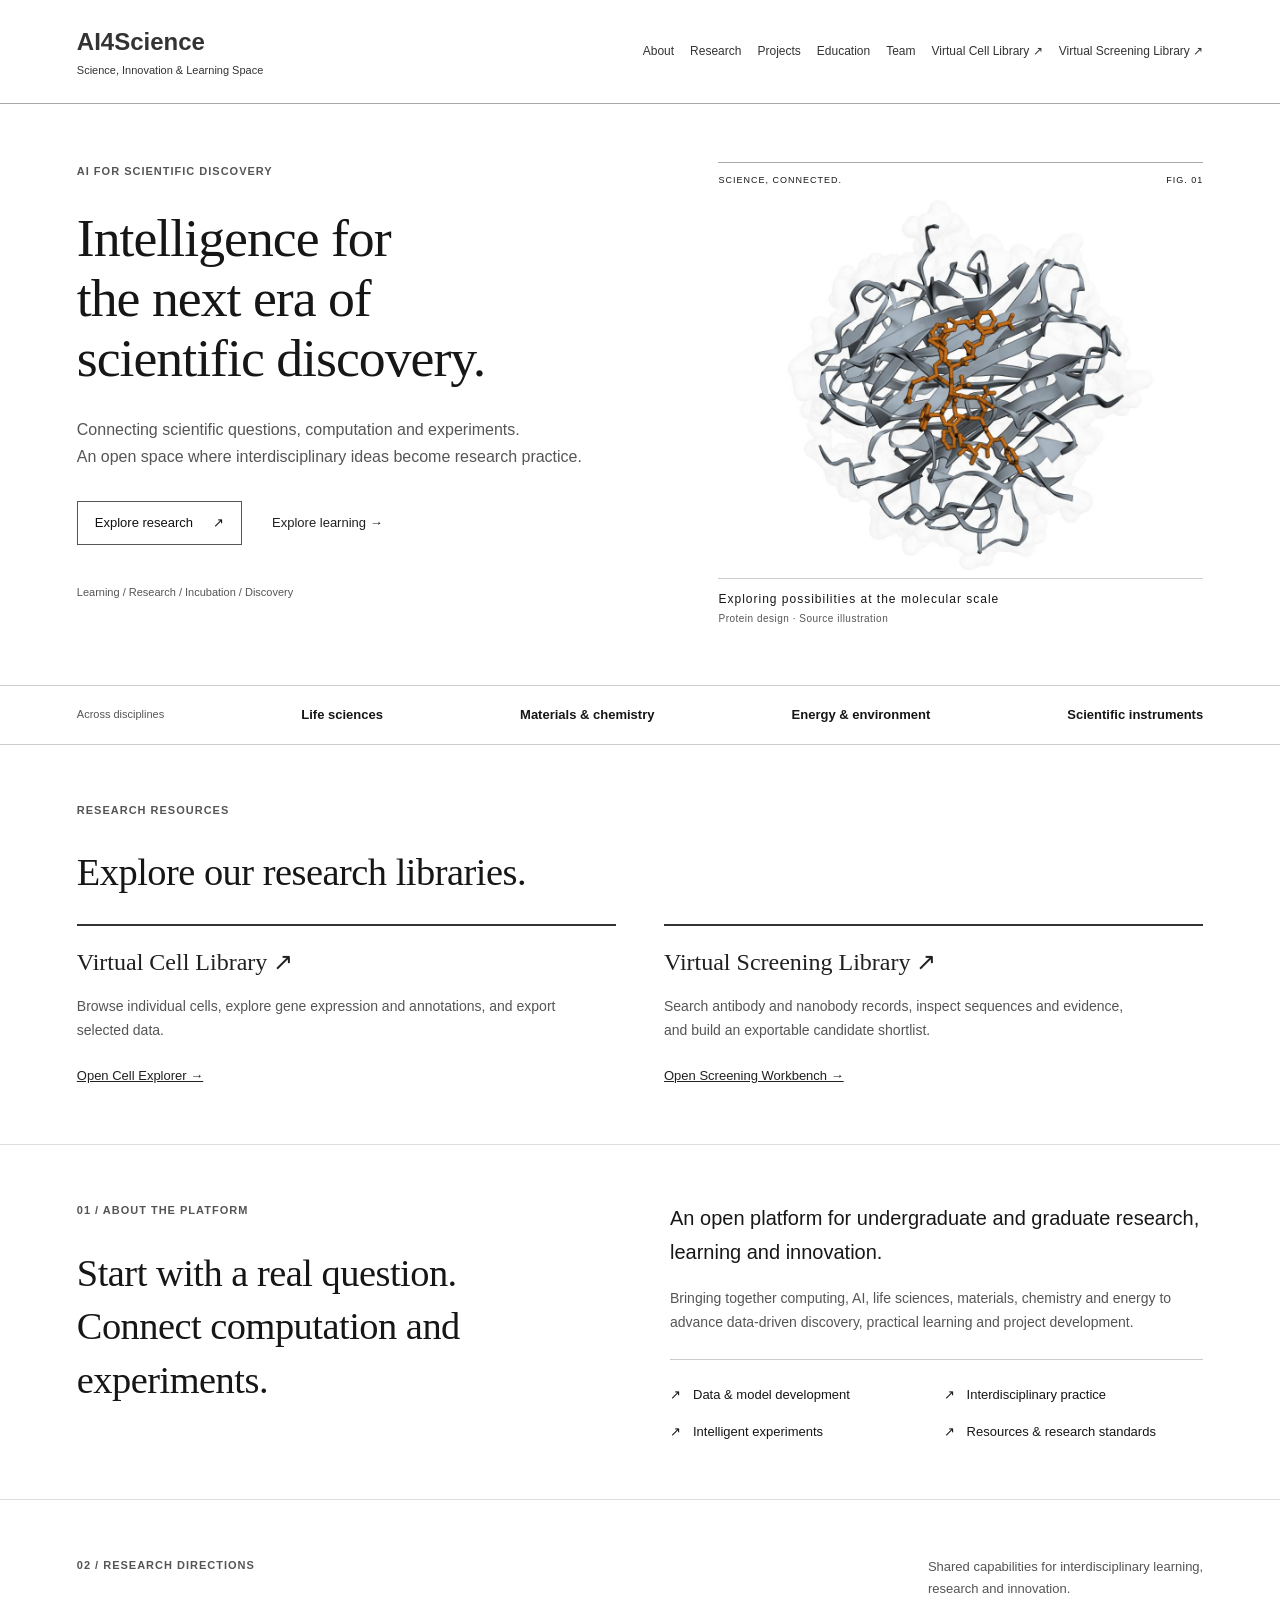
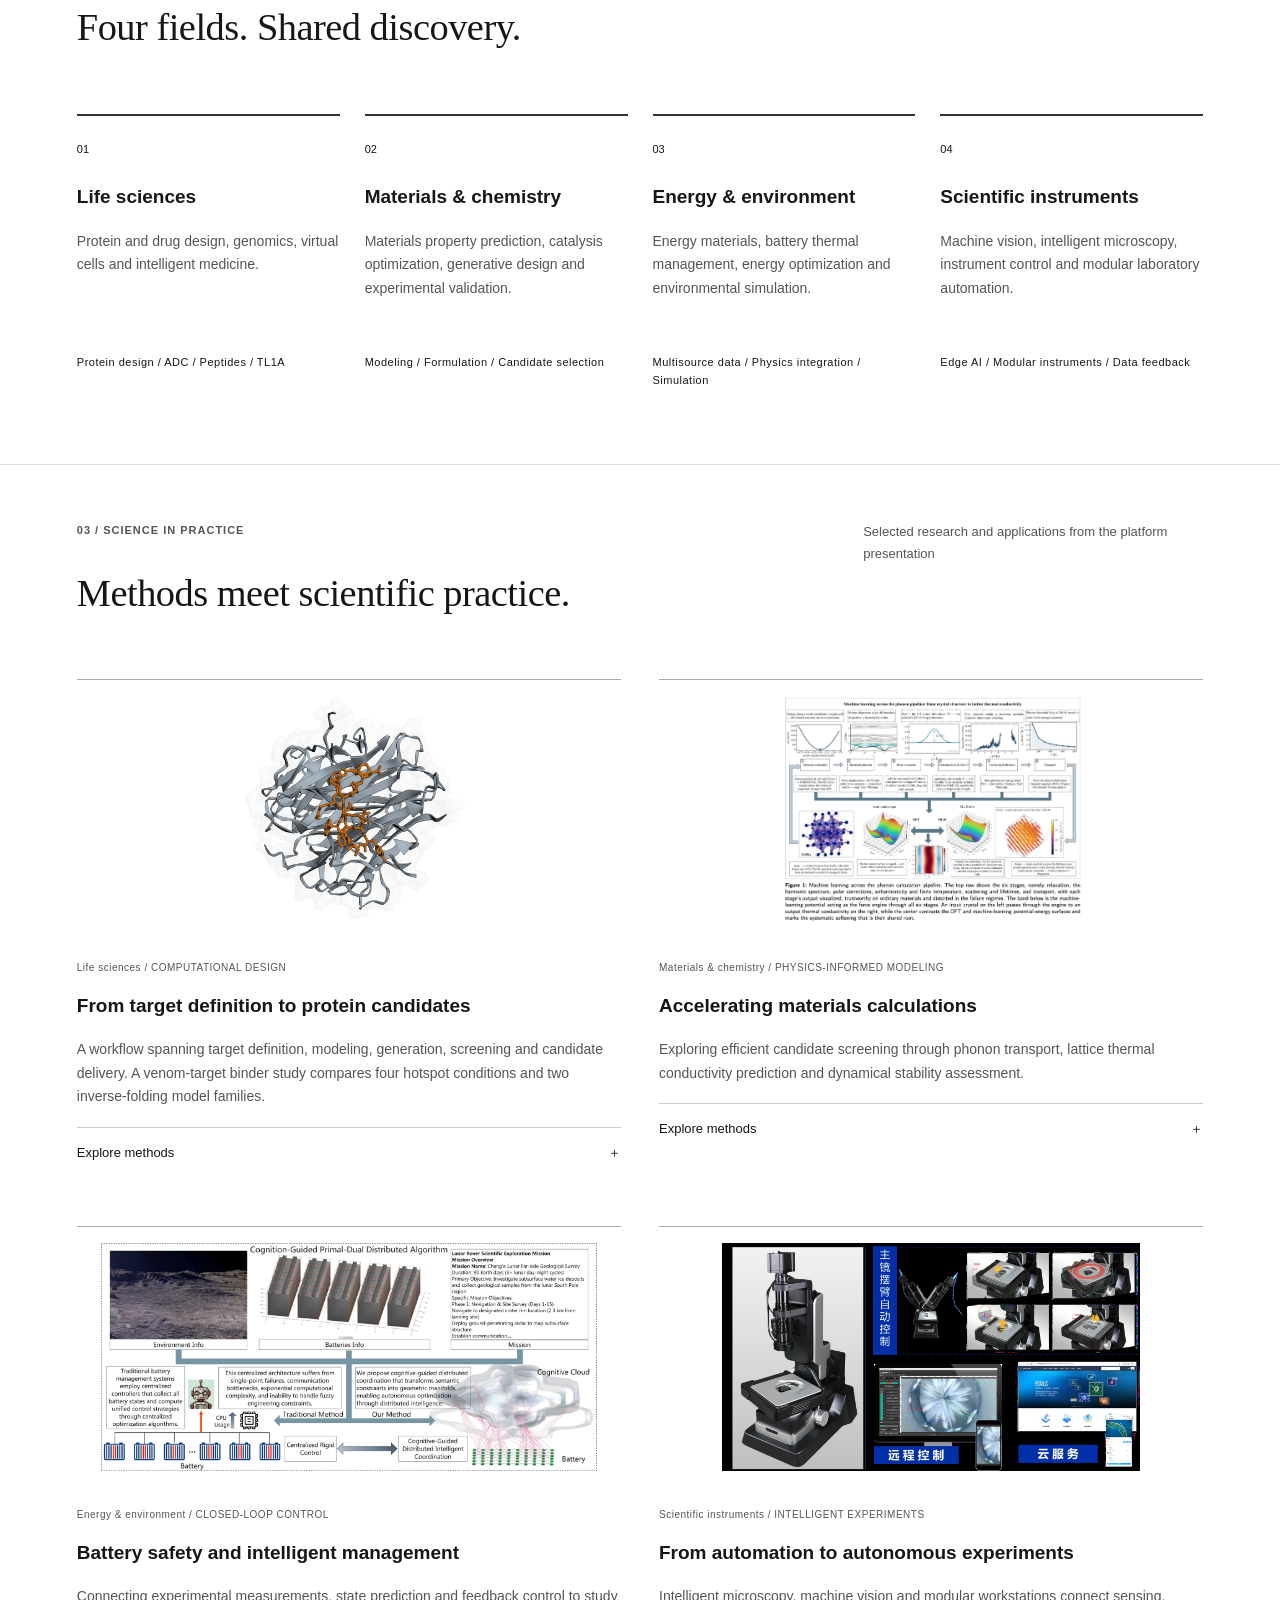
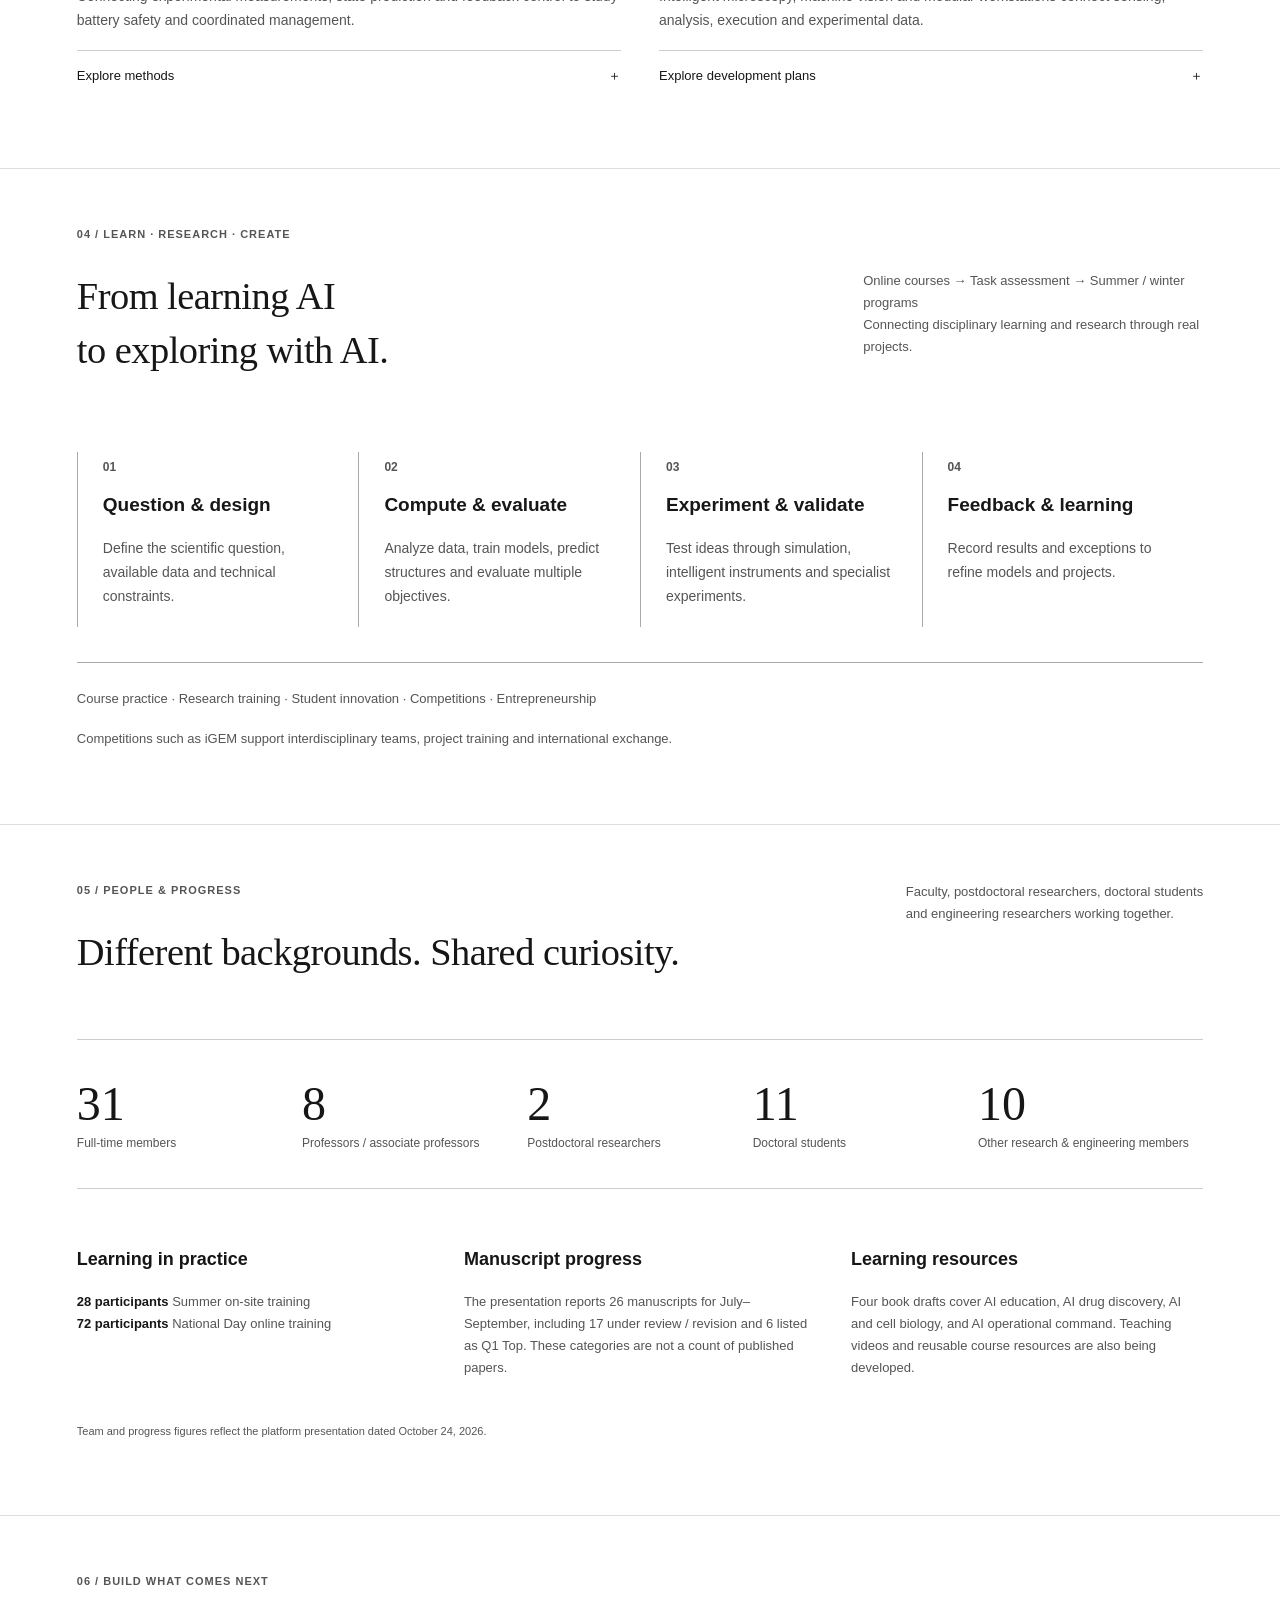
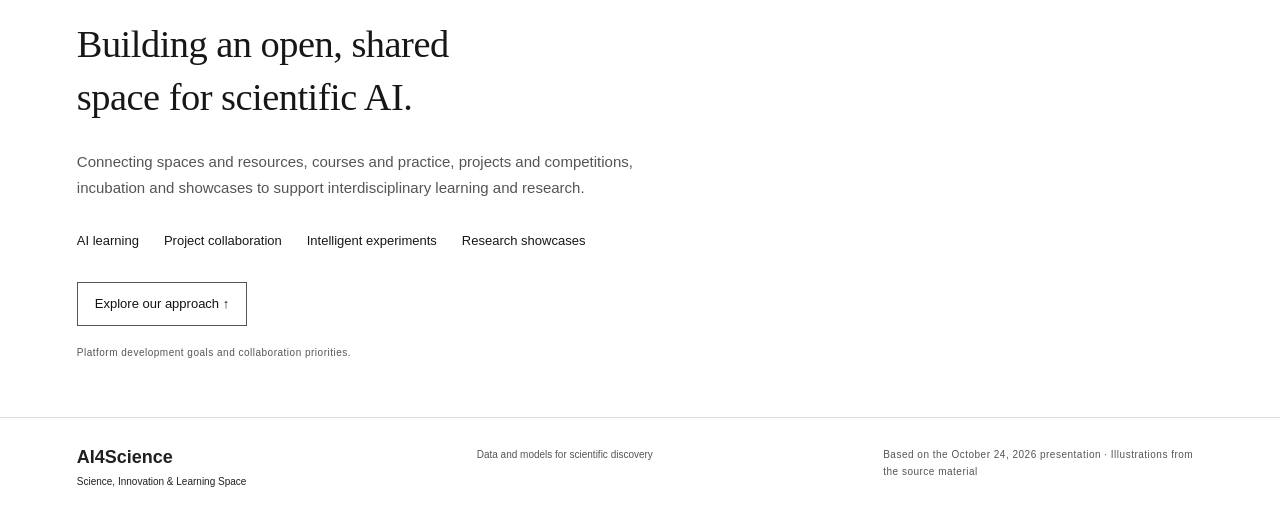
==== commit 047ebc7d: "Link laboratory homepage to cell and screening libraries" ====
--- a/index.html
+++ b/index.html
@@ -1,8 +1,8 @@
 <!doctype html><html lang="en"><head><meta charset="utf-8"><meta name="viewport" content="width=device-width,initial-scale=1"><meta name="description" content="AI4Science connects scientific questions, intelligent computation and experimental validation through interdisciplinary research and learning."><meta name="theme-color" content="#123c34"><title>AI4Science · Science, Innovation & Learning Space</title><link rel="stylesheet" href="style.css"></head><body>
-<header><a class="brand" href="#"><span class="mark">A⁴</span><span>AI4Science<small>Science, Innovation & Learning Space</small></span></a><button class="menu" aria-label="Open navigation" aria-expanded="false">☰</button><nav aria-label="Main navigation"><a href="#about">About</a><a href="#research">Research</a><a href="#cases">Projects</a><a href="#learning">Education</a><a href="#team">Team</a><a class="nav-cta" href="#vision">Our vision ↗</a></nav></header>
+<header><a class="brand" href="#"><span class="mark">A⁴</span><span>AI4Science<small>Science, Innovation & Learning Space</small></span></a><button class="menu" aria-label="Open navigation" aria-expanded="false">☰</button><nav aria-label="Main navigation"><a href="#about">About</a><a href="#research">Research</a><a href="#cases">Projects</a><a href="#learning">Education</a><a href="#team">Team</a><a href="https://xuzel.github.io/virtual-cell-library/">Virtual Cell Library ↗</a><a href="https://xuzel.github.io/antibody-screening-library/">Virtual Screening Library ↗</a></nav></header>
 <main><section class="hero"><div class="hero-text"><p class="eyebrow"><span></span> AI FOR SCIENTIFIC DISCOVERY</p><h1>Intelligence for<br>the next era of<br><em>scientific discovery.</em></h1><p class="intro">Connecting scientific questions, computation and experiments.<br>An open space where interdisciplinary ideas become research practice.</p><div class="actions"><a class="button" href="#research">Explore research <span>↗</span></a><a class="text-link" href="#learning">Explore learning →</a></div><p class="hero-note">Learning / Research / Incubation / Discovery</p></div><div class="hero-art"><div class="art-top"><span>SCIENCE, CONNECTED.</span><span>FIG. 01</span></div><img src="assets/protein.png" alt="Protein structure and binding-site model from the source presentation"><div class="art-bottom"><span>Exploring possibilities at the molecular scale</span><small>Protein design · Source illustration</small></div><span class="orbit-label">DATA × MODEL × EXPERIMENT</span></div></section>
 <div class="discipline"><span>Across disciplines</span><b>Life sciences</b><i>＋</i><b>Materials & chemistry</b><i>＋</i><b>Energy & environment</b><i>＋</i><b>Scientific instruments</b></div>
-<section id="about" class="section about"><div><p class="eyebrow">01 / ABOUT THE PLATFORM</p><h2>Start with a real question.<br>Connect computation and experiments.</h2></div><div><p class="lead">An open platform for undergraduate and graduate research, learning and innovation.</p><p>Bringing together computing, AI, life sciences, materials, chemistry and energy to advance data-driven discovery, practical learning and project development.</p><div class="capabilities"><span>Data & model development</span><span>Interdisciplinary practice</span><span>Intelligent experiments</span><span>Resources & research standards</span></div></div></section>
+<section id="resources" class="section resources"><p class="eyebrow">RESEARCH RESOURCES</p><h2>Explore our research libraries.</h2><div class="resource-links"><article><h3><a href="https://xuzel.github.io/virtual-cell-library/">Virtual Cell Library ↗</a></h3><p>Browse individual cells, explore gene expression and annotations, and export selected data.</p><a class="resource-access" href="https://xuzel.github.io/virtual-cell-library/">Open Cell Explorer →</a></article><article><h3><a href="https://xuzel.github.io/antibody-screening-library/">Virtual Screening Library ↗</a></h3><p>Search antibody and nanobody records, inspect sequences and evidence, and build an exportable candidate shortlist.</p><a class="resource-access" href="https://xuzel.github.io/antibody-screening-library/">Open Screening Workbench →</a></article></div></section><section id="about" class="section about"><div><p class="eyebrow">01 / ABOUT THE PLATFORM</p><h2>Start with a real question.<br>Connect computation and experiments.</h2></div><div><p class="lead">An open platform for undergraduate and graduate research, learning and innovation.</p><p>Bringing together computing, AI, life sciences, materials, chemistry and energy to advance data-driven discovery, practical learning and project development.</p><div class="capabilities"><span>Data & model development</span><span>Interdisciplinary practice</span><span>Intelligent experiments</span><span>Resources & research standards</span></div></div></section>
 <section id="research" class="section research"><div class="section-heading"><div><p class="eyebrow">02 / RESEARCH DIRECTIONS</p><h2>Four fields. Shared discovery.</h2></div><p>Shared capabilities for interdisciplinary learning,<br>research and innovation.</p></div><div class="directions"><article><span class="number">01</span><span class="symbol">⌬</span><h3>Life sciences</h3><p>Protein and drug design, genomics, virtual cells and intelligent medicine.</p><small>Protein design / ADC / Peptides / TL1A</small></article><article><span class="number">02</span><span class="symbol">◈</span><h3>Materials & chemistry</h3><p>Materials property prediction, catalysis optimization, generative design and experimental validation.</p><small>Modeling / Formulation / Candidate selection</small></article><article><span class="number">03</span><span class="symbol">☷</span><h3>Energy & environment</h3><p>Energy materials, battery thermal management, energy optimization and environmental simulation.</p><small>Multisource data / Physics integration / Simulation</small></article><article><span class="number">04</span><span class="symbol">◎</span><h3>Scientific instruments</h3><p>Machine vision, intelligent microscopy, instrument control and modular laboratory automation.</p><small>Edge AI / Modular instruments / Data feedback</small></article></div></section>
 <section id="cases" class="section"><div class="section-heading"><div><p class="eyebrow">03 / SCIENCE IN PRACTICE</p><h2>Methods meet scientific practice.</h2></div><p>Selected research and applications from the platform presentation</p></div><div class="case-grid"><article class="case"><div class="case-image"><img src="assets/protein.png" alt="Protein structure model" loading="lazy"></div><div class="case-body"><small>Life sciences / COMPUTATIONAL DESIGN</small><h3>From target definition to protein candidates</h3><p>A workflow spanning target definition, modeling, generation, screening and candidate delivery. A venom-target binder study compares four hotspot conditions and two inverse-folding model families.</p><details><summary>Explore methods <span>＋</span></summary><p>Relative model performance changes with the hotspot environment. Computational design supports candidate prioritization; binding and function require experimental validation.</p></details></div></article><article class="case"><div class="case-image"><img src="assets/materials.png" alt="Phonon transport and lattice thermal conductivity research" loading="lazy"></div><div class="case-body"><small>Materials & chemistry / PHYSICS-INFORMED MODELING</small><h3>Accelerating materials calculations</h3><p>Exploring efficient candidate screening through phonon transport, lattice thermal conductivity prediction and dynamical stability assessment.</p><details><summary>Explore methods <span>＋</span></summary><p>Machine learning accelerates calculations, with DFT, physical constraints and uncertainty assessment used to check reliability.</p></details></div></article><article class="case"><div class="case-image"><img src="assets/battery.png" alt="Battery experiment platform and feedback control" loading="lazy"></div><div class="case-body"><small>Energy & environment / CLOSED-LOOP CONTROL</small><h3>Battery safety and intelligent management</h3><p>Connecting experimental measurements, state prediction and feedback control to study battery safety and coordinated management.</p><details><summary>Explore methods <span>＋</span></summary><p>Temperature, voltage, current and flow measurements support risk and state prediction, PLC control and thermal management.</p></details></div></article><article class="case"><div class="case-image"><img src="assets/microscope.png" alt="Intelligent microscopy and scientific sensing instruments" loading="lazy"></div><div class="case-body"><small>Scientific instruments / INTELLIGENT EXPERIMENTS</small><h3>From automation to autonomous experiments</h3><p>Intelligent microscopy, machine vision and modular workstations connect sensing, analysis, execution and experimental data.</p><details><summary>Explore development plans <span>＋</span></summary><p>The presentation identifies microscopy and modular automated workstations as existing capabilities. Intelligent peptide synthesis and gene-editing instruments are planned directions, with modular, standardized and phased development.</p></details></div></article></div></section>
 <section id="learning" class="learning section"><p class="eyebrow">04 / LEARN · RESEARCH · CREATE</p><div class="section-heading"><h2>From learning AI<br>to exploring with AI.</h2><p>Online courses → Task assessment → Summer / winter programs<br>Connecting disciplinary learning and research through real projects.</p></div><div class="steps"><article><b>01</b><h3>Question & design</h3><p>Define the scientific question, available data and technical constraints.</p></article><article><b>02</b><h3>Compute & evaluate</h3><p>Analyze data, train models, predict structures and evaluate multiple objectives.</p></article><article><b>03</b><h3>Experiment & validate</h3><p>Test ideas through simulation, intelligent instruments and specialist experiments.</p></article><article><b>04</b><h3>Feedback & learning</h3><p>Record results and exceptions to refine models and projects.</p></article></div><div class="learning-foot"><p>Course practice · Research training · Student innovation · Competitions · Entrepreneurship</p><p>Competitions such as iGEM support interdisciplinary teams, project training and international exchange.</p></div></section>
--- a/style.css
+++ b/style.css
@@ -1,7 +1,15 @@
 :root{--ink:#363636;--muted:#727272;--paper:#f8f8f8;--line:#e0e0e0;--accent:#e4e4e4}*{box-sizing:border-box}html{scroll-behavior:smooth;scroll-padding-top:100px}body{margin:0;background:var(--paper);color:var(--ink);font-family:Arial,'PingFang SC','Microsoft YaHei',sans-serif;line-height:1.7}a{color:inherit;text-decoration:none}button{font:inherit}header{height:94px;display:flex;align-items:center;justify-content:space-between;padding:0 5%;border-bottom:1px solid var(--line);background:rgba(248,249,245,.96);position:sticky;top:0;z-index:10}.brand{display:flex;align-items:center;gap:13px;font-size:22px;font-weight:700;line-height:1.3}.brand small{display:block;font-size:10px;font-weight:400;letter-spacing:1px;margin-top:6px}.mark{background:var(--ink);color:var(--accent);padding:9px;font-size:28px;border-radius:50%}nav{display:flex;gap:28px;align-items:center;font-size:13px}.nav-cta{border:1px solid var(--ink);padding:10px 18px;border-radius:30px}.menu{display:none}.hero{padding:75px 5% 65px;display:grid;grid-template-columns:1.1fr 1fr;gap:30px;max-width:1600px;margin:auto}.eyebrow{font-size:11px;letter-spacing:2px;font-weight:600;margin:0 0 27px}.eyebrow span{display:inline-block;width:7px;height:7px;background:#8c8c8c;border-radius:50%;margin-right:8px}h1{font-size:clamp(44px,5.1vw,78px);line-height:1.22;letter-spacing:-2px;margin:0 0 28px;font-weight:650}h1 em{font-style:normal;color:#878787}p{margin:0 0 18px}.intro{font-size:16px;color:var(--muted);line-height:1.9}.actions{display:flex;gap:30px;align-items:center;margin:30px 0 38px}.button{display:inline-flex;gap:36px;background:var(--ink);color:white;padding:15px 24px;border-radius:30px;font-size:14px}.text-link{font-size:13px}.hero-note{font-size:11px;letter-spacing:1px;color:var(--muted)}.hero-art{position:relative;align-self:center;background:white;border:1px solid var(--line);border-radius:4px 110px 4px 4px;padding:30px 25px 22px;overflow:hidden}.hero-art img{display:block;width:100%;mix-blend-mode:multiply}.art-top,.art-bottom{display:flex;justify-content:space-between;font-size:10px;letter-spacing:1px}.art-top{padding-right:45px}.art-bottom{display:block;font-size:13px}.art-bottom small{display:block;font-size:10px;color:var(--muted)}.orbit-label{position:absolute;right:25px;bottom:31px;writing-mode:vertical-rl;font-size:9px;letter-spacing:2px}.discipline{display:flex;align-items:center;justify-content:space-between;padding:26px 5%;border-block:1px solid var(--line);font-size:15px}.discipline span{font-size:11px;color:var(--muted)}.discipline i{font-style:normal;color:#a0a0a0}.section{padding:90px 5%;max-width:1600px;margin:auto}h2{font-size:clamp(30px,3vw,44px);line-height:1.4;font-weight:550;letter-spacing:-1px;margin:0 0 24px}h3{font-size:21px;font-weight:550;margin:10px 0 16px}.about{display:grid;grid-template-columns:1fr 1fr;gap:70px}.about p:not(.eyebrow){color:var(--muted);font-size:14px}.about .lead{font-size:20px!important;color:var(--ink)!important}.capabilities{display:grid;grid-template-columns:1fr 1fr;gap:14px;font-size:13px;border-top:1px solid var(--line);padding-top:24px;margin-top:25px}.capabilities span:before{content:'↗';margin-right:12px}.research{background:#efefef}.section-heading{display:flex;justify-content:space-between;gap:30px;align-items:end;margin-bottom:35px}.section-heading p:not(.eyebrow){font-size:13px;color:var(--muted)}.directions{display:grid;grid-template-columns:repeat(4,1fr)}.directions article{padding:25px;border:1px solid #d9d9d9;margin-left:-1px}.number{font-size:11px}.symbol{display:block;font-size:50px;margin:25px 0 20px}.directions p{font-size:14px;color:var(--muted);min-height:75px}.directions small{font-size:10px}.case-grid{display:grid;grid-template-columns:1fr 1fr;gap:38px}.case{border:1px solid var(--line);background:white}.case-image{height:290px;background:#f1f1f1;padding:22px;display:flex;justify-content:center}.case-image img{max-width:100%;height:100%;object-fit:contain;mix-blend-mode:multiply}.case-body{padding:28px}.case-body small{font-size:10px;letter-spacing:1px;color:#7c7c7c}.case-body p{font-size:14px;color:var(--muted)}details{border-top:1px solid var(--line);padding-top:14px}summary{cursor:pointer;font-size:13px;list-style:none;display:flex;justify-content:space-between}details p{margin:15px 0 0}.learning{background:var(--ink);color:#ffffff}.learning .eyebrow{color:var(--accent)}.learning .section-heading p{color:#cdcdcd}.steps{display:grid;grid-template-columns:repeat(4,1fr);margin:50px 0 35px}.steps article{padding:0 25px;border-left:1px solid #727272}.steps b{color:var(--accent);font-size:12px}.steps p{font-size:14px;color:#cdcdcd}.learning-foot{border-top:1px solid #727272;padding-top:25px;font-size:13px;color:#cdcdcd}.stats{display:grid;grid-template-columns:repeat(5,1fr);border-block:1px solid var(--line);padding:35px 0}.stats strong{display:block;font-size:60px;font-weight:400;line-height:1.2}.stats span{font-size:12px;color:var(--muted)}.progress{display:grid;grid-template-columns:repeat(3,1fr);gap:40px;margin-top:45px}.progress h3{font-size:18px}.progress p{font-size:13px;color:var(--muted)}.progress b{color:var(--ink)}.source-note{font-size:11px;color:var(--muted);margin-top:25px}.vision{background:#e3e3e3;text-align:center}.vision p:not(.eyebrow){font-size:15px;color:#616161}.vision-tags{display:flex;justify-content:center;gap:12px;margin:30px 0}.vision-tags span{border:1px solid #b6b6b6;border-radius:25px;padding:7px 16px;font-size:12px}.vision small{display:block;font-size:10px;margin-top:18px;color:#616161}footer{padding:40px 5%;display:flex;justify-content:space-between;gap:20px;align-items:center}footer .brand{display:block;font-size:18px}footer .brand span{display:block;font-size:10px;margin-top:5px;font-weight:400}footer p,footer small{font-size:10px;color:var(--muted);margin:0}a:hover{opacity:.75}a:focus-visible,button:focus-visible,summary:focus-visible{outline:3px solid #989898;outline-offset:4px}@media(max-width:1000px){nav{gap:14px;font-size:11px}.hero{padding-top:45px}.directions{grid-template-columns:1fr 1fr}.directions p{min-height:0}footer{flex-wrap:wrap}}@media(max-width:700px){header{height:78px}.brand{font-size:18px}.menu{display:block;border:0;background:transparent;font-size:25px;color:var(--ink)}nav{display:none;position:absolute;top:78px;left:0;right:0;background:var(--paper);padding:25px;flex-direction:column;align-items:stretch;font-size:15px;border-bottom:1px solid var(--line)}nav.open{display:flex}.hero{grid-template-columns:1fr;padding-top:40px;gap:20px}h1{font-size:48px}.hero-art{max-width:500px;width:100%;margin:auto}.discipline{gap:15px;flex-wrap:wrap;justify-content:center;font-size:12px}.discipline span{width:100%;text-align:center}.section{padding:60px 6%}.about{grid-template-columns:1fr;gap:10px}.section-heading{display:block;margin-bottom:25px}.directions article{padding:20px 15px}.directions h3{font-size:19px}.directions small{font-size:9px}.case-grid{grid-template-columns:1fr;gap:25px}.case-image{height:245px}.steps{grid-template-columns:1fr 1fr;gap:30px 0}.stats{grid-template-columns:repeat(3,1fr);gap:30px 10px}.stats strong{font-size:45px}.stats span{font-size:10px}.progress{grid-template-columns:1fr;gap:10px}.vision-tags{flex-wrap:wrap}.vision br{display:none}footer{display:block}footer p{margin:20px 0 8px}}@media(prefers-reduced-motion:reduce){html{scroll-behavior:auto}}
 
 /* Monochrome presentation */
-img{filter:grayscale(1)}body{accent-color:#222}input,select,button{font-family:Arial,sans-serif}
+body{accent-color:#222}input,select,button{font-family:Arial,sans-serif}
 h1{font-size:clamp(38px,4.2vw,66px);letter-spacing:-1.5px}.directions small{display:block;overflow-wrap:anywhere}.directions p{min-height:110px}header .brand small{max-width:220px}nav{gap:18px}.hero-art{border-radius:4px 90px 4px 4px}.section-heading{align-items:start}.stats span{display:block;padding-right:12px}@media(max-width:700px){h1{font-size:42px}.directions p{min-height:0}.actions{gap:16px;flex-wrap:wrap}}
 
-html{filter:grayscale(1)}
+
+
+/* Academic editorial layout: original scientific image colors retained. */
+html{filter:none}body{background:#fff;color:#161616;font-family:Arial,Helvetica,sans-serif;accent-color:#222}img{filter:none;mix-blend-mode:normal}a{color:#202020}header{background:#fff;color:#111;border-bottom:1px solid #aaa;position:relative;box-shadow:none}header a,header span{color:#333}button,input,select{border-radius:0;box-shadow:none}button{color:#111;background:#fff;border:1px solid #999}button:hover{background:#eee}a:hover{opacity:1;text-decoration:underline}a:focus-visible,button:focus-visible,input:focus-visible,select:focus-visible,summary:focus-visible{outline:2px solid #333;outline-offset:3px}h1,h2{font-family:Georgia,'Times New Roman',serif;font-weight:400;letter-spacing:-.5px}small,.eyebrow{letter-spacing:.5px}.badge,.chip{background:transparent;color:#444;border:0;border-radius:0;padding:0}.tabs button.active,button.active{background:#222!important;color:white!important}.sequence{background:#f7f7f7}.bar i{background:#555}.bar{background:#eee}.empty{color:#555}footer{color:#555}
+
+:root{--ink:#171717;--muted:#555;--paper:#fff;--line:#ccc;--accent:#eee}header{height:104px;padding:0 6%}.mark,.symbol,.orbit-label{display:none}.brand{font-size:24px}.brand small{font-size:11px;letter-spacing:0}nav{gap:24px;font-size:13px}.nav-cta{border:0;border-radius:0;padding:0}.hero{padding:58px 6%;grid-template-columns:1.2fr 1fr;gap:60px}.eyebrow{font-size:11px;letter-spacing:1px;color:#555}.eyebrow span{display:none}h1{font-size:clamp(38px,4.2vw,62px);line-height:1.12;letter-spacing:-1px}h1 em{color:#171717}.intro{font-size:16px;line-height:1.7}.hero-art{border:0;border-radius:0;padding:0;background:white}.hero-art img{max-height:380px;object-fit:contain}.art-top{border-top:1px solid #aaa;padding:10px 0;font-size:9px}.art-bottom{border-top:1px solid #ccc;padding-top:10px;font-size:12px}.art-bottom small{font-size:10px}.button,.button.light{background:transparent;color:#111;border:1px solid #555;border-radius:0;padding:10px 17px;font-size:13px;gap:20px}.hero-note{letter-spacing:0}.discipline{padding:18px 6%;font-size:13px}.discipline i{display:none}.section{padding:56px 6%;border-bottom:1px solid #ddd}.about{gap:60px}h2{font-size:clamp(28px,3vw,40px)}h3{font-size:19px}.research,.learning,.vision{background:#fff;color:#171717}.directions{gap:25px}.directions article{border:0;border-top:2px solid #333;margin:0;padding:18px 0}.directions .number{font-size:11px}.directions h3{margin-top:20px}.directions p{min-height:105px}.directions small{font-size:11px}.case-grid{gap:38px}.case{border:0;border-top:1px solid #aaa}.case-image{background:#fff;padding:16px 0;height:260px}.case-body{padding:12px 0 24px}.case-body small{color:#555;letter-spacing:.5px}.learning .eyebrow,.learning .section-heading p,.steps b,.steps p,.learning-foot{color:#555}.steps article{border-color:#aaa}.learning-foot{border-color:#aaa}.stats strong{font-family:Georgia,serif;font-size:48px}.vision{text-align:left}.vision p:not(.eyebrow),.vision small{color:#555}.vision-tags{justify-content:start;gap:25px}.vision-tags span{border:0;border-radius:0;padding:0;font-size:13px}.progress{gap:35px}footer{padding:28px 6%;align-items:start}footer .brand{font-size:18px}footer small{max-width:320px}.section-heading{gap:45px}.section-heading p:not(.eyebrow){max-width:340px}@media(max-width:700px){header{height:auto;min-height:90px}.hero{grid-template-columns:1fr;gap:30px;padding:35px 6%}h1{font-size:44px}nav{top:90px}.hero-art img{max-height:320px}.directions{gap:20px}.directions p{min-height:0}.section{padding:38px 6%}.vision-tags{flex-wrap:wrap}}
+
+/* Direct access to laboratory data resources */
+header{height:auto;min-height:104px;gap:26px;padding-top:20px;padding-bottom:20px}header nav{gap:16px;flex-wrap:wrap;justify-content:flex-end;font-size:12px}.resource-links{display:grid;grid-template-columns:1fr 1fr;gap:48px}.resource-links article{border-top:2px solid #333;padding-top:16px}.resource-links h3{font-family:Georgia,serif;font-size:24px;font-weight:400;margin:0 0 12px}.resource-links p{font-size:14px;color:#555;max-width:480px}.resource-access{font-size:13px;text-decoration:underline}@media(max-width:700px){header{min-height:90px}header nav{justify-content:start}.resource-links{grid-template-columns:1fr;gap:30px}}
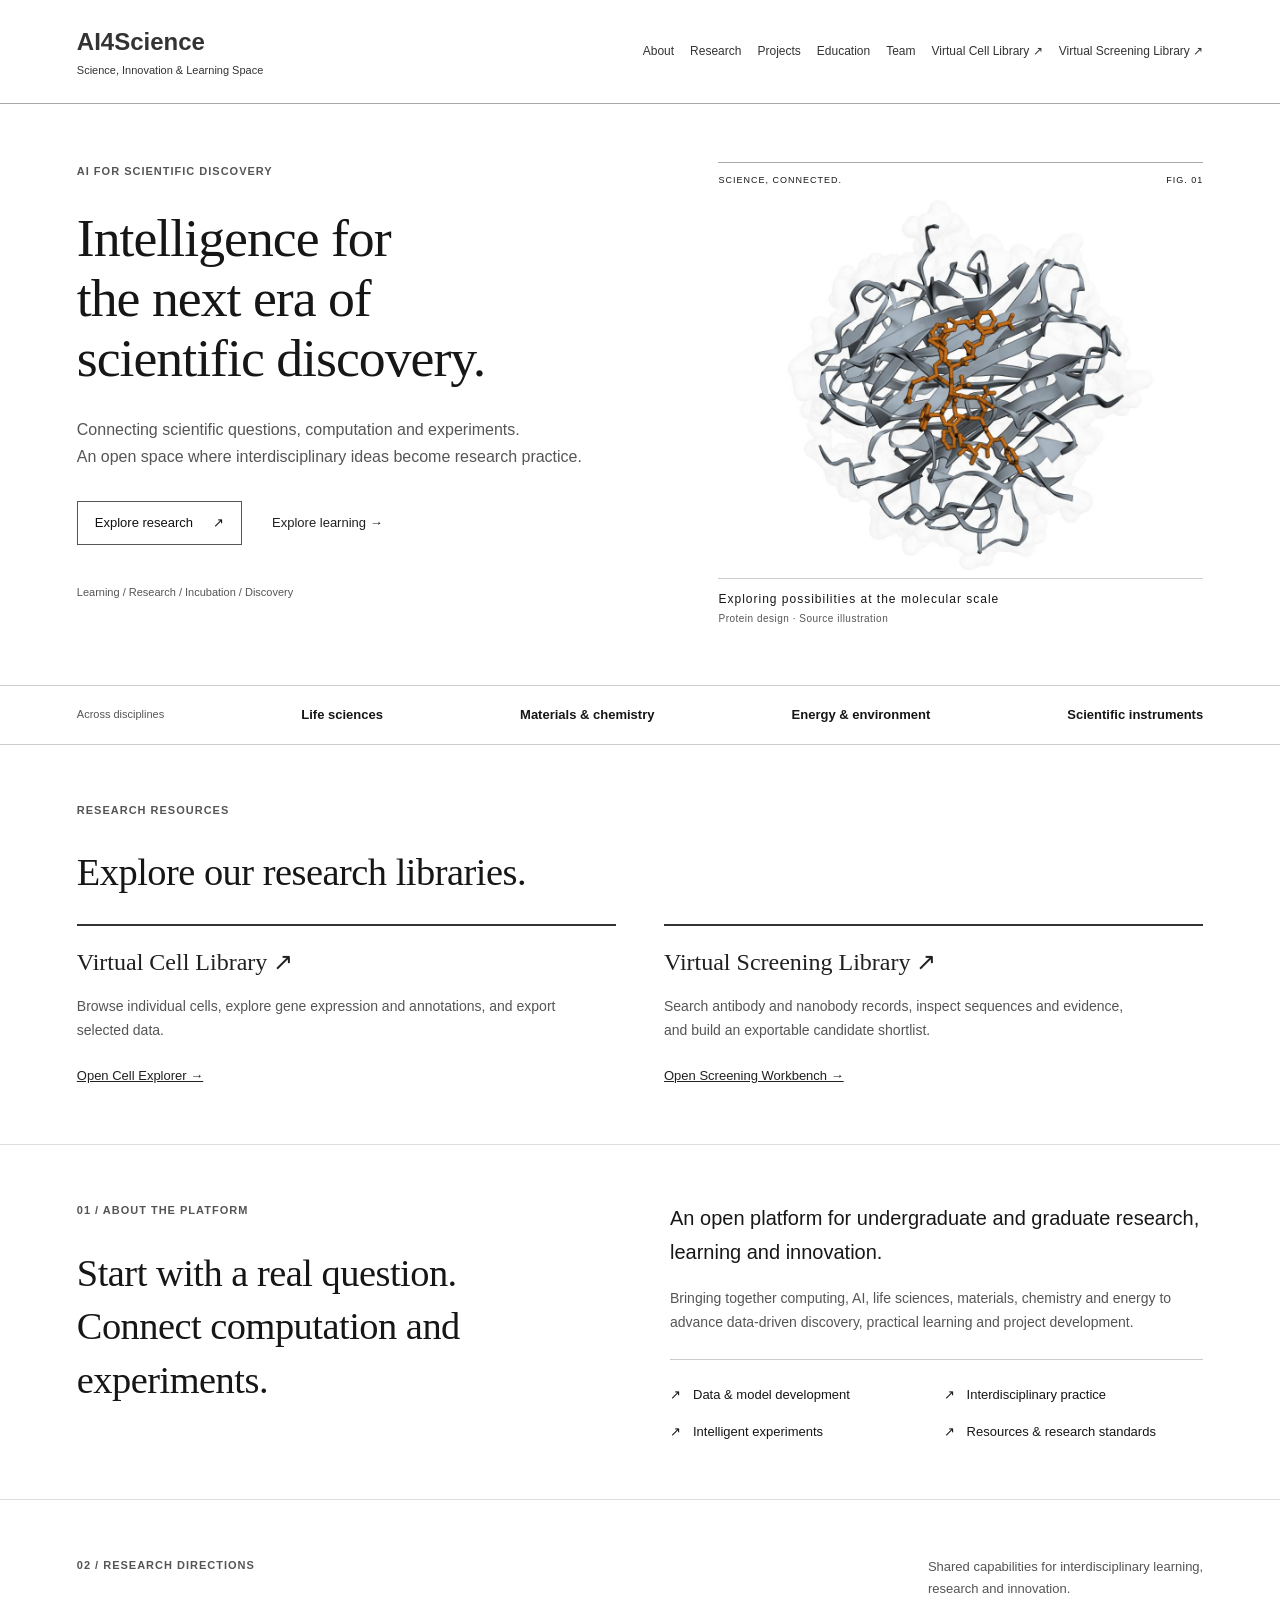
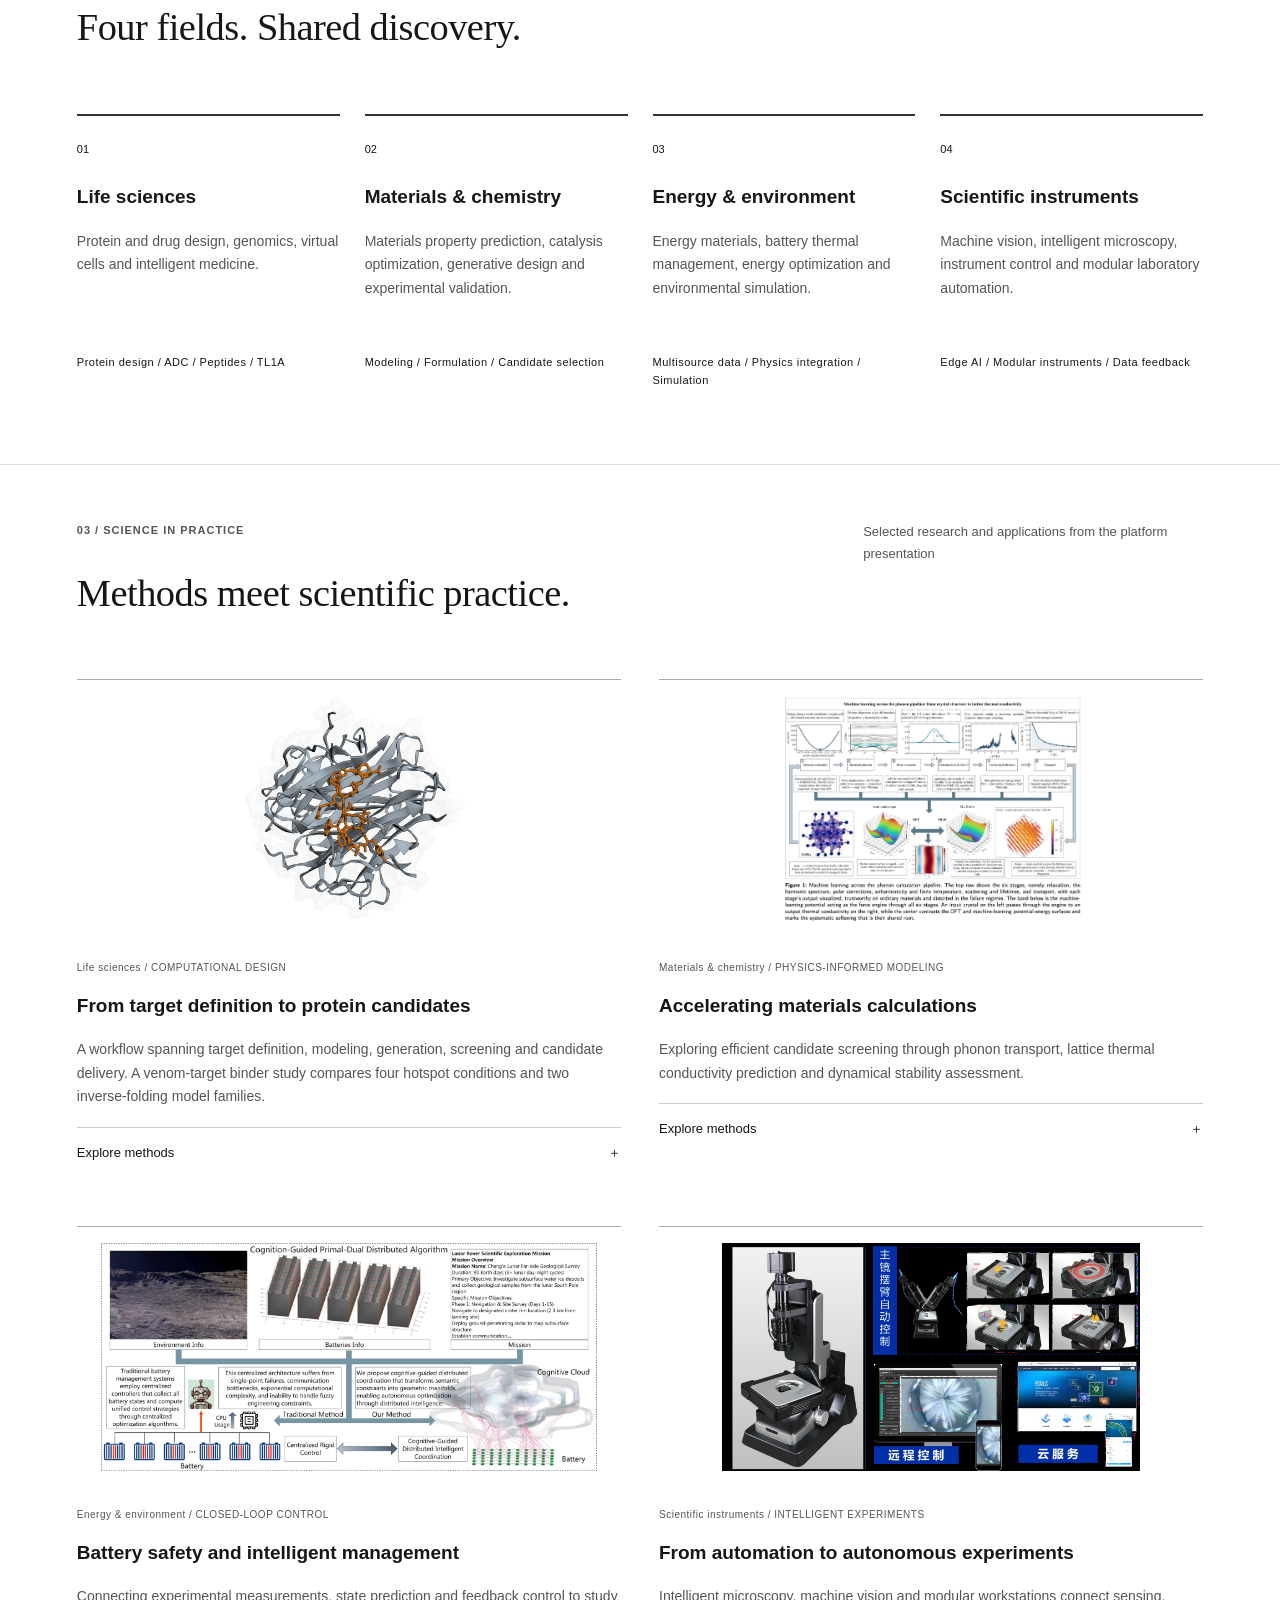
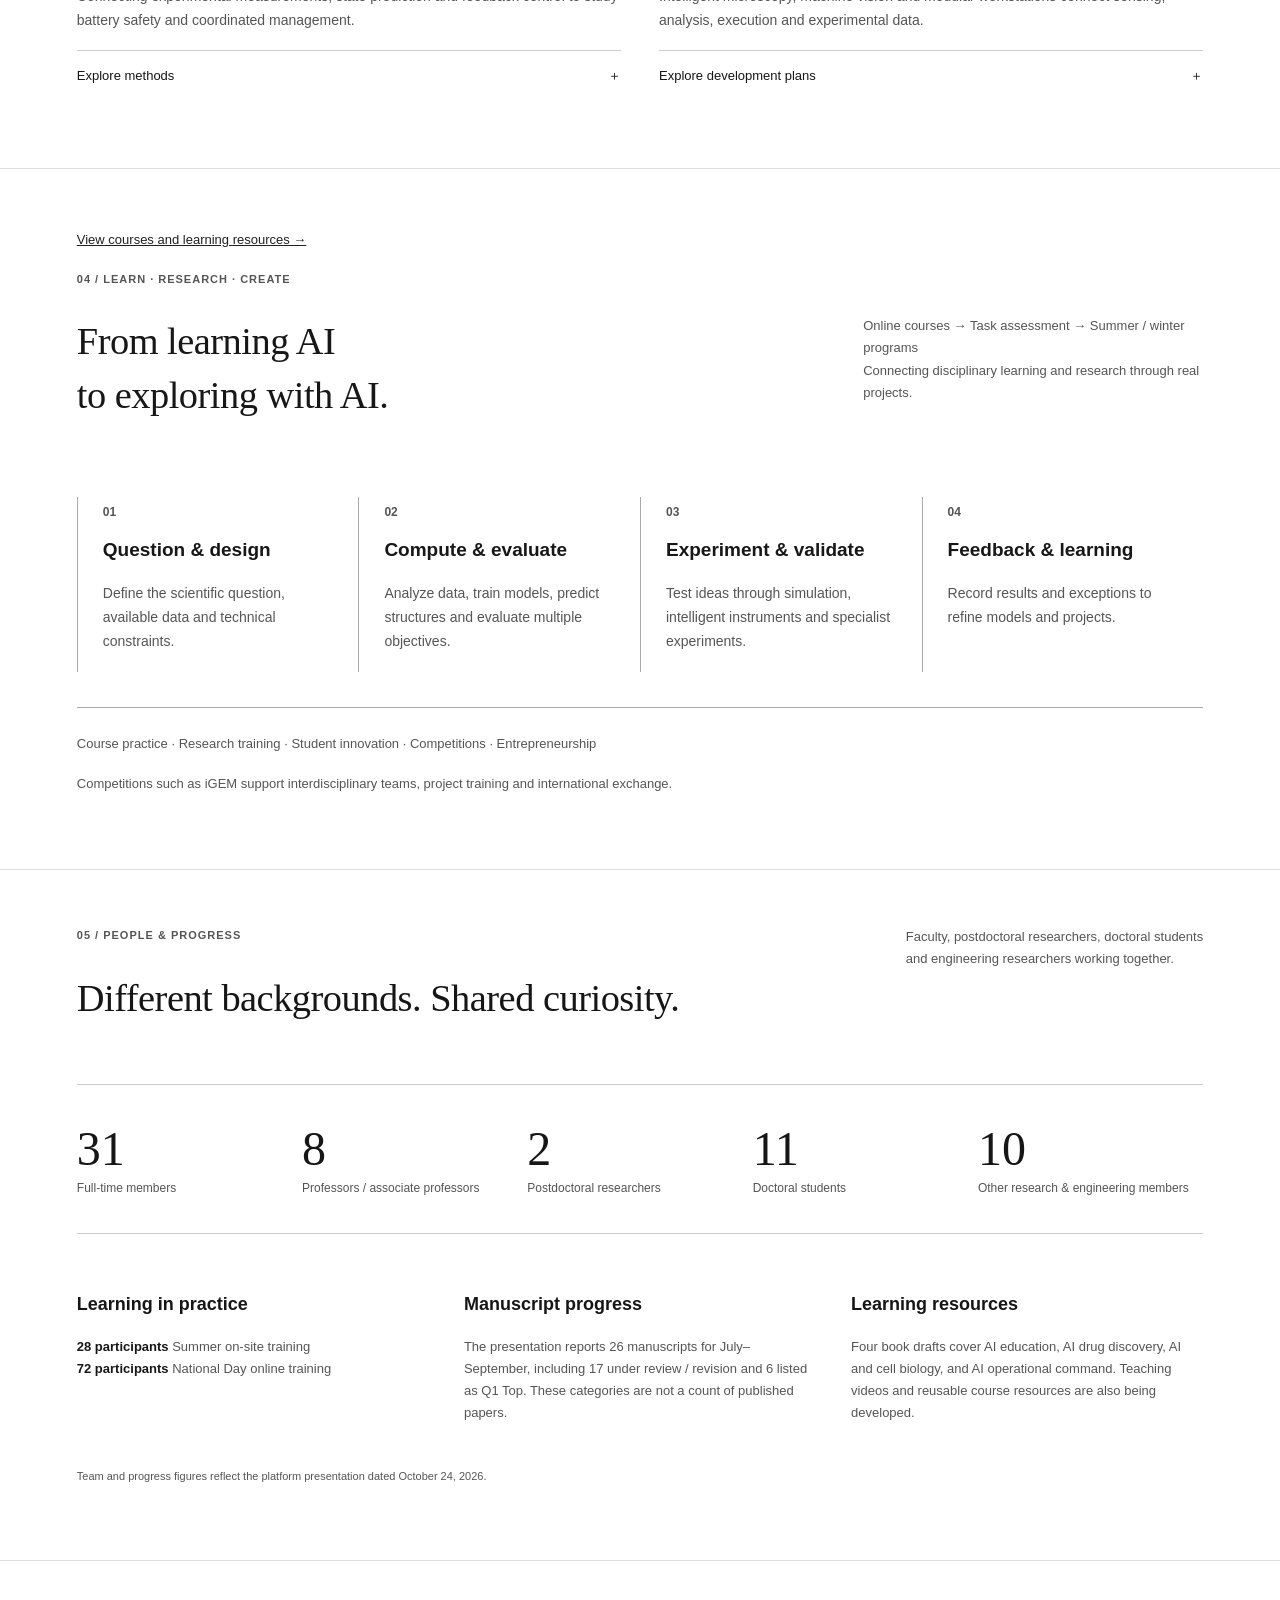
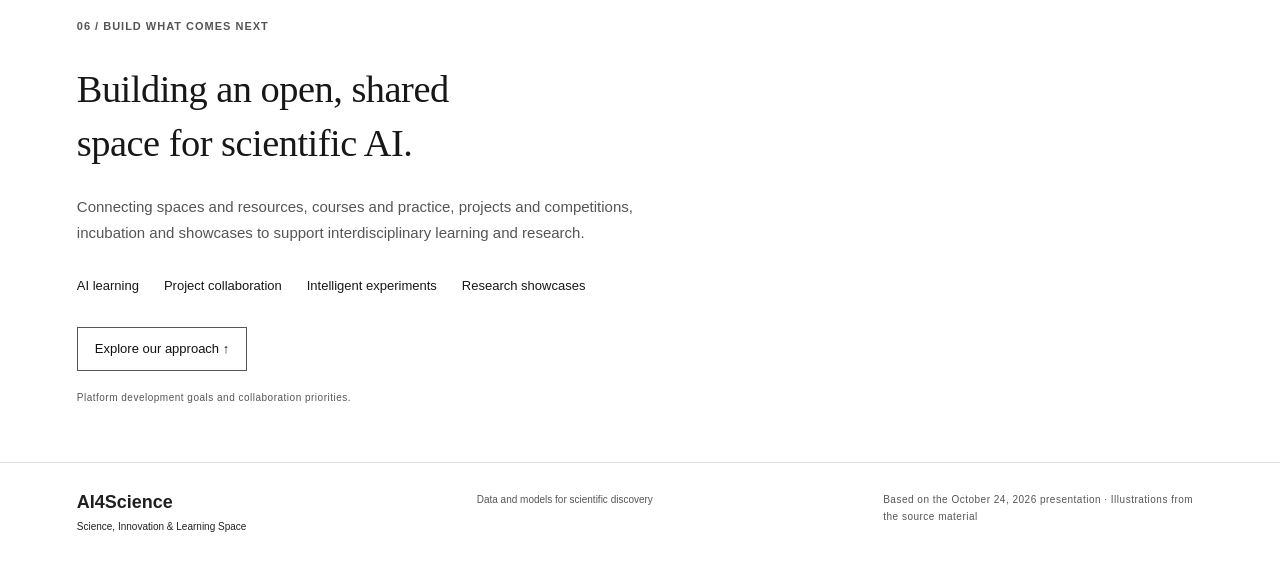
==== commit 14852ce2: "Add dedicated education page with online classroom and learning resources" ====
--- a/index.html
+++ b/index.html
@@ -1,10 +1,10 @@
 <!doctype html><html lang="en"><head><meta charset="utf-8"><meta name="viewport" content="width=device-width,initial-scale=1"><meta name="description" content="AI4Science connects scientific questions, intelligent computation and experimental validation through interdisciplinary research and learning."><meta name="theme-color" content="#123c34"><title>AI4Science · Science, Innovation & Learning Space</title><link rel="stylesheet" href="style.css"></head><body>
-<header><a class="brand" href="#"><span class="mark">A⁴</span><span>AI4Science<small>Science, Innovation & Learning Space</small></span></a><button class="menu" aria-label="Open navigation" aria-expanded="false">☰</button><nav aria-label="Main navigation"><a href="#about">About</a><a href="#research">Research</a><a href="#cases">Projects</a><a href="#learning">Education</a><a href="#team">Team</a><a href="https://xuzel.github.io/virtual-cell-library/">Virtual Cell Library ↗</a><a href="https://xuzel.github.io/antibody-screening-library/">Virtual Screening Library ↗</a></nav></header>
-<main><section class="hero"><div class="hero-text"><p class="eyebrow"><span></span> AI FOR SCIENTIFIC DISCOVERY</p><h1>Intelligence for<br>the next era of<br><em>scientific discovery.</em></h1><p class="intro">Connecting scientific questions, computation and experiments.<br>An open space where interdisciplinary ideas become research practice.</p><div class="actions"><a class="button" href="#research">Explore research <span>↗</span></a><a class="text-link" href="#learning">Explore learning →</a></div><p class="hero-note">Learning / Research / Incubation / Discovery</p></div><div class="hero-art"><div class="art-top"><span>SCIENCE, CONNECTED.</span><span>FIG. 01</span></div><img src="assets/protein.png" alt="Protein structure and binding-site model from the source presentation"><div class="art-bottom"><span>Exploring possibilities at the molecular scale</span><small>Protein design · Source illustration</small></div><span class="orbit-label">DATA × MODEL × EXPERIMENT</span></div></section>
+<header><a class="brand" href="#"><span class="mark">A⁴</span><span>AI4Science<small>Science, Innovation & Learning Space</small></span></a><button class="menu" aria-label="Open navigation" aria-expanded="false">☰</button><nav aria-label="Main navigation"><a href="#about">About</a><a href="#research">Research</a><a href="#cases">Projects</a><a href="education.html">Education</a><a href="#team">Team</a><a href="https://xuzel.github.io/virtual-cell-library/">Virtual Cell Library ↗</a><a href="https://xuzel.github.io/antibody-screening-library/">Virtual Screening Library ↗</a></nav></header>
+<main><section class="hero"><div class="hero-text"><p class="eyebrow"><span></span> AI FOR SCIENTIFIC DISCOVERY</p><h1>Intelligence for<br>the next era of<br><em>scientific discovery.</em></h1><p class="intro">Connecting scientific questions, computation and experiments.<br>An open space where interdisciplinary ideas become research practice.</p><div class="actions"><a class="button" href="#research">Explore research <span>↗</span></a><a class="text-link" href="education.html">Explore learning →</a></div><p class="hero-note">Learning / Research / Incubation / Discovery</p></div><div class="hero-art"><div class="art-top"><span>SCIENCE, CONNECTED.</span><span>FIG. 01</span></div><img src="assets/protein.png" alt="Protein structure and binding-site model from the source presentation"><div class="art-bottom"><span>Exploring possibilities at the molecular scale</span><small>Protein design · Source illustration</small></div><span class="orbit-label">DATA × MODEL × EXPERIMENT</span></div></section>
 <div class="discipline"><span>Across disciplines</span><b>Life sciences</b><i>＋</i><b>Materials & chemistry</b><i>＋</i><b>Energy & environment</b><i>＋</i><b>Scientific instruments</b></div>
 <section id="resources" class="section resources"><p class="eyebrow">RESEARCH RESOURCES</p><h2>Explore our research libraries.</h2><div class="resource-links"><article><h3><a href="https://xuzel.github.io/virtual-cell-library/">Virtual Cell Library ↗</a></h3><p>Browse individual cells, explore gene expression and annotations, and export selected data.</p><a class="resource-access" href="https://xuzel.github.io/virtual-cell-library/">Open Cell Explorer →</a></article><article><h3><a href="https://xuzel.github.io/antibody-screening-library/">Virtual Screening Library ↗</a></h3><p>Search antibody and nanobody records, inspect sequences and evidence, and build an exportable candidate shortlist.</p><a class="resource-access" href="https://xuzel.github.io/antibody-screening-library/">Open Screening Workbench →</a></article></div></section><section id="about" class="section about"><div><p class="eyebrow">01 / ABOUT THE PLATFORM</p><h2>Start with a real question.<br>Connect computation and experiments.</h2></div><div><p class="lead">An open platform for undergraduate and graduate research, learning and innovation.</p><p>Bringing together computing, AI, life sciences, materials, chemistry and energy to advance data-driven discovery, practical learning and project development.</p><div class="capabilities"><span>Data & model development</span><span>Interdisciplinary practice</span><span>Intelligent experiments</span><span>Resources & research standards</span></div></div></section>
 <section id="research" class="section research"><div class="section-heading"><div><p class="eyebrow">02 / RESEARCH DIRECTIONS</p><h2>Four fields. Shared discovery.</h2></div><p>Shared capabilities for interdisciplinary learning,<br>research and innovation.</p></div><div class="directions"><article><span class="number">01</span><span class="symbol">⌬</span><h3>Life sciences</h3><p>Protein and drug design, genomics, virtual cells and intelligent medicine.</p><small>Protein design / ADC / Peptides / TL1A</small></article><article><span class="number">02</span><span class="symbol">◈</span><h3>Materials & chemistry</h3><p>Materials property prediction, catalysis optimization, generative design and experimental validation.</p><small>Modeling / Formulation / Candidate selection</small></article><article><span class="number">03</span><span class="symbol">☷</span><h3>Energy & environment</h3><p>Energy materials, battery thermal management, energy optimization and environmental simulation.</p><small>Multisource data / Physics integration / Simulation</small></article><article><span class="number">04</span><span class="symbol">◎</span><h3>Scientific instruments</h3><p>Machine vision, intelligent microscopy, instrument control and modular laboratory automation.</p><small>Edge AI / Modular instruments / Data feedback</small></article></div></section>
 <section id="cases" class="section"><div class="section-heading"><div><p class="eyebrow">03 / SCIENCE IN PRACTICE</p><h2>Methods meet scientific practice.</h2></div><p>Selected research and applications from the platform presentation</p></div><div class="case-grid"><article class="case"><div class="case-image"><img src="assets/protein.png" alt="Protein structure model" loading="lazy"></div><div class="case-body"><small>Life sciences / COMPUTATIONAL DESIGN</small><h3>From target definition to protein candidates</h3><p>A workflow spanning target definition, modeling, generation, screening and candidate delivery. A venom-target binder study compares four hotspot conditions and two inverse-folding model families.</p><details><summary>Explore methods <span>＋</span></summary><p>Relative model performance changes with the hotspot environment. Computational design supports candidate prioritization; binding and function require experimental validation.</p></details></div></article><article class="case"><div class="case-image"><img src="assets/materials.png" alt="Phonon transport and lattice thermal conductivity research" loading="lazy"></div><div class="case-body"><small>Materials & chemistry / PHYSICS-INFORMED MODELING</small><h3>Accelerating materials calculations</h3><p>Exploring efficient candidate screening through phonon transport, lattice thermal conductivity prediction and dynamical stability assessment.</p><details><summary>Explore methods <span>＋</span></summary><p>Machine learning accelerates calculations, with DFT, physical constraints and uncertainty assessment used to check reliability.</p></details></div></article><article class="case"><div class="case-image"><img src="assets/battery.png" alt="Battery experiment platform and feedback control" loading="lazy"></div><div class="case-body"><small>Energy & environment / CLOSED-LOOP CONTROL</small><h3>Battery safety and intelligent management</h3><p>Connecting experimental measurements, state prediction and feedback control to study battery safety and coordinated management.</p><details><summary>Explore methods <span>＋</span></summary><p>Temperature, voltage, current and flow measurements support risk and state prediction, PLC control and thermal management.</p></details></div></article><article class="case"><div class="case-image"><img src="assets/microscope.png" alt="Intelligent microscopy and scientific sensing instruments" loading="lazy"></div><div class="case-body"><small>Scientific instruments / INTELLIGENT EXPERIMENTS</small><h3>From automation to autonomous experiments</h3><p>Intelligent microscopy, machine vision and modular workstations connect sensing, analysis, execution and experimental data.</p><details><summary>Explore development plans <span>＋</span></summary><p>The presentation identifies microscopy and modular automated workstations as existing capabilities. Intelligent peptide synthesis and gene-editing instruments are planned directions, with modular, standardized and phased development.</p></details></div></article></div></section>
-<section id="learning" class="learning section"><p class="eyebrow">04 / LEARN · RESEARCH · CREATE</p><div class="section-heading"><h2>From learning AI<br>to exploring with AI.</h2><p>Online courses → Task assessment → Summer / winter programs<br>Connecting disciplinary learning and research through real projects.</p></div><div class="steps"><article><b>01</b><h3>Question & design</h3><p>Define the scientific question, available data and technical constraints.</p></article><article><b>02</b><h3>Compute & evaluate</h3><p>Analyze data, train models, predict structures and evaluate multiple objectives.</p></article><article><b>03</b><h3>Experiment & validate</h3><p>Test ideas through simulation, intelligent instruments and specialist experiments.</p></article><article><b>04</b><h3>Feedback & learning</h3><p>Record results and exceptions to refine models and projects.</p></article></div><div class="learning-foot"><p>Course practice · Research training · Student innovation · Competitions · Entrepreneurship</p><p>Competitions such as iGEM support interdisciplinary teams, project training and international exchange.</p></div></section>
+<section id="learning" class="learning section"><p><a class="resource-access" href="education.html">View courses and learning resources →</a></p><p class="eyebrow">04 / LEARN · RESEARCH · CREATE</p><div class="section-heading"><h2>From learning AI<br>to exploring with AI.</h2><p>Online courses → Task assessment → Summer / winter programs<br>Connecting disciplinary learning and research through real projects.</p></div><div class="steps"><article><b>01</b><h3>Question & design</h3><p>Define the scientific question, available data and technical constraints.</p></article><article><b>02</b><h3>Compute & evaluate</h3><p>Analyze data, train models, predict structures and evaluate multiple objectives.</p></article><article><b>03</b><h3>Experiment & validate</h3><p>Test ideas through simulation, intelligent instruments and specialist experiments.</p></article><article><b>04</b><h3>Feedback & learning</h3><p>Record results and exceptions to refine models and projects.</p></article></div><div class="learning-foot"><p>Course practice · Research training · Student innovation · Competitions · Entrepreneurship</p><p>Competitions such as iGEM support interdisciplinary teams, project training and international exchange.</p></div></section>
 <section id="team" class="section"><div class="section-heading"><div><p class="eyebrow">05 / PEOPLE & PROGRESS</p><h2>Different backgrounds. Shared curiosity.</h2></div><p>Faculty, postdoctoral researchers, doctoral students<br>and engineering researchers working together.</p></div><div class="stats"><div><strong>31</strong><span>Full-time members</span></div><div><strong>8</strong><span>Professors / associate professors</span></div><div><strong>2</strong><span>Postdoctoral researchers</span></div><div><strong>11</strong><span>Doctoral students</span></div><div><strong>10</strong><span>Other research & engineering members</span></div></div><div class="progress"><div><h3>Learning in practice</h3><p><b>28 participants</b> Summer on-site training<br><b>72 participants</b> National Day online training</p></div><div><h3>Manuscript progress</h3><p>The presentation reports 26 manuscripts for July–September, including 17 under review / revision and 6 listed as Q1 Top. These categories are not a count of published papers.</p></div><div><h3>Learning resources</h3><p>Four book drafts cover AI education, AI drug discovery, AI and cell biology, and AI operational command. Teaching videos and reusable course resources are also being developed.</p></div></div><p class="source-note">Team and progress figures reflect the platform presentation dated October 24, 2026.</p></section>
 <section id="vision" class="section vision"><p class="eyebrow">06 / BUILD WHAT COMES NEXT</p><h2>Building an open, shared<br>space for scientific AI.</h2><p>Connecting spaces and resources, courses and practice, projects and competitions,<br>incubation and showcases to support interdisciplinary learning and research.</p><div class="vision-tags"><span>AI learning</span><span>Project collaboration</span><span>Intelligent experiments</span><span>Research showcases</span></div><a class="button light" href="#about">Explore our approach ↑</a><small>Platform development goals and collaboration priorities.</small></section></main><footer><a class="brand" href="#">AI4Science<span>Science, Innovation & Learning Space</span></a><p>Data and models for scientific discovery</p><small>Based on the October 24, 2026 presentation · Illustrations from the source material</small></footer><script src="script.js"></script></body></html>
--- a/style.css
+++ b/style.css
@@ -13,3 +13,6 @@
 
 /* Direct access to laboratory data resources */
 header{height:auto;min-height:104px;gap:26px;padding-top:20px;padding-bottom:20px}header nav{gap:16px;flex-wrap:wrap;justify-content:flex-end;font-size:12px}.resource-links{display:grid;grid-template-columns:1fr 1fr;gap:48px}.resource-links article{border-top:2px solid #333;padding-top:16px}.resource-links h3{font-family:Georgia,serif;font-size:24px;font-weight:400;margin:0 0 12px}.resource-links p{font-size:14px;color:#555;max-width:480px}.resource-access{font-size:13px;text-decoration:underline}@media(max-width:700px){header{min-height:90px}header nav{justify-content:start}.resource-links{grid-template-columns:1fr;gap:30px}}
+
+/* Education directory */
+.education-page{max-width:1200px;margin:auto;padding:45px 6%}.education-intro{padding:0 0 30px;border-bottom:1px solid #aaa}.education-intro h1{font-size:clamp(36px,4vw,54px);line-height:1.15;max-width:800px}.education-intro .lead{font-size:19px;max-width:780px}.education-intro p{max-width:780px;color:#444}.education-block{padding:36px 0;border-bottom:1px solid #ccc}.education-heading{display:flex;align-items:baseline;justify-content:space-between;gap:24px}.education-heading h2{font-size:30px}.education-heading span,.education-note{font-size:12px;color:#666}.classroom-resource{max-width:850px}.classroom-resource h3,.education-resources h3{font-family:Georgia,serif;font-size:23px;font-weight:400}.classroom-resource p,.education-resources p{font-size:14px;line-height:1.8}.curriculum-title{margin-top:30px}.curriculum-wrap{overflow-x:auto}.curriculum{width:100%;border-collapse:collapse;font-size:13px}.curriculum th{text-align:left;background:#f6f6f6;font-size:11px;text-transform:uppercase;letter-spacing:.5px}.curriculum td,.curriculum th{padding:14px 12px;border-bottom:1px solid #ddd;vertical-align:top}.curriculum td:first-child{width:70px}.curriculum td:nth-child(2){width:28%}.curriculum td:last-child{white-space:nowrap;font-size:12px;color:#555}.education-resources{display:grid;grid-template-columns:1fr 1fr;gap:40px}.education-resources article{border-top:1px solid #888;padding-top:16px}.education-page>.education-note{margin-top:25px}nav a[aria-current=page]{text-decoration:underline;text-underline-offset:5px}@media(max-width:700px){.education-page{padding-top:30px}.education-resources{grid-template-columns:1fr;gap:30px}.education-heading{display:block}.curriculum{min-width:600px}}
